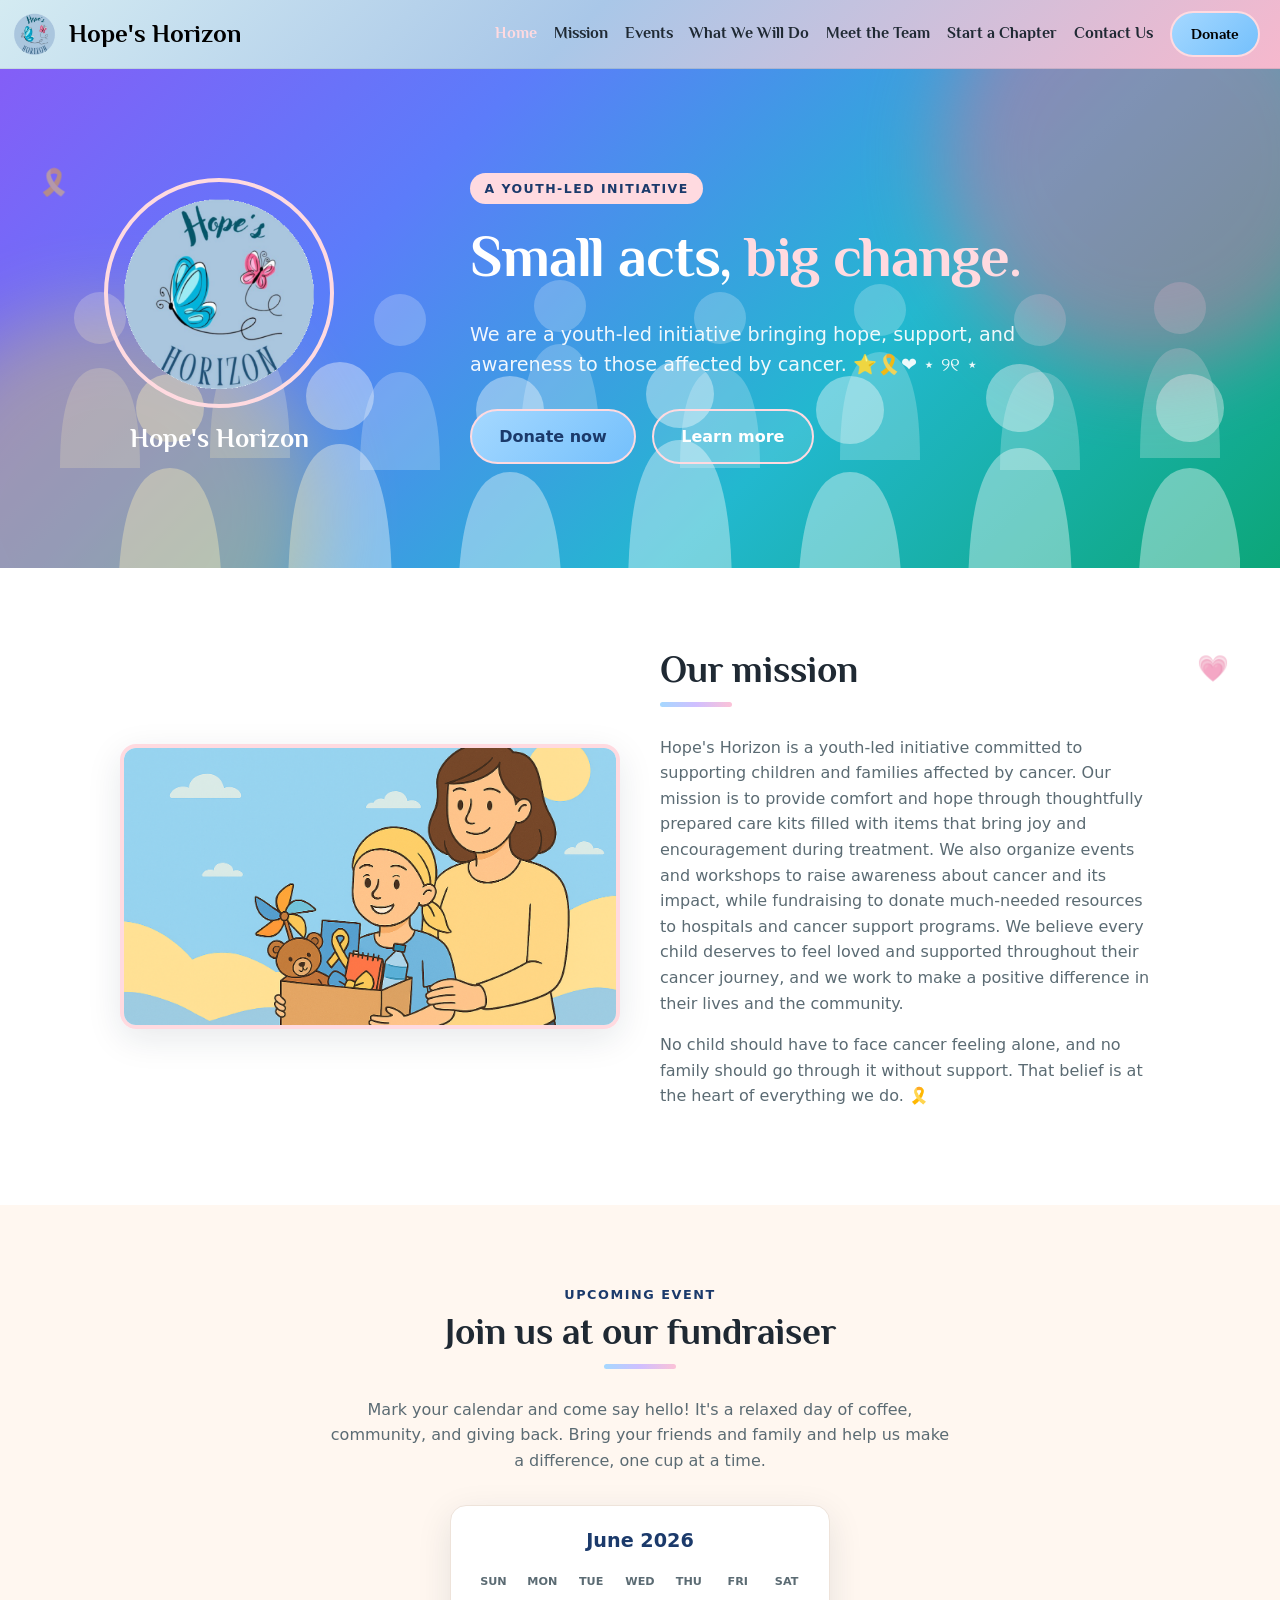
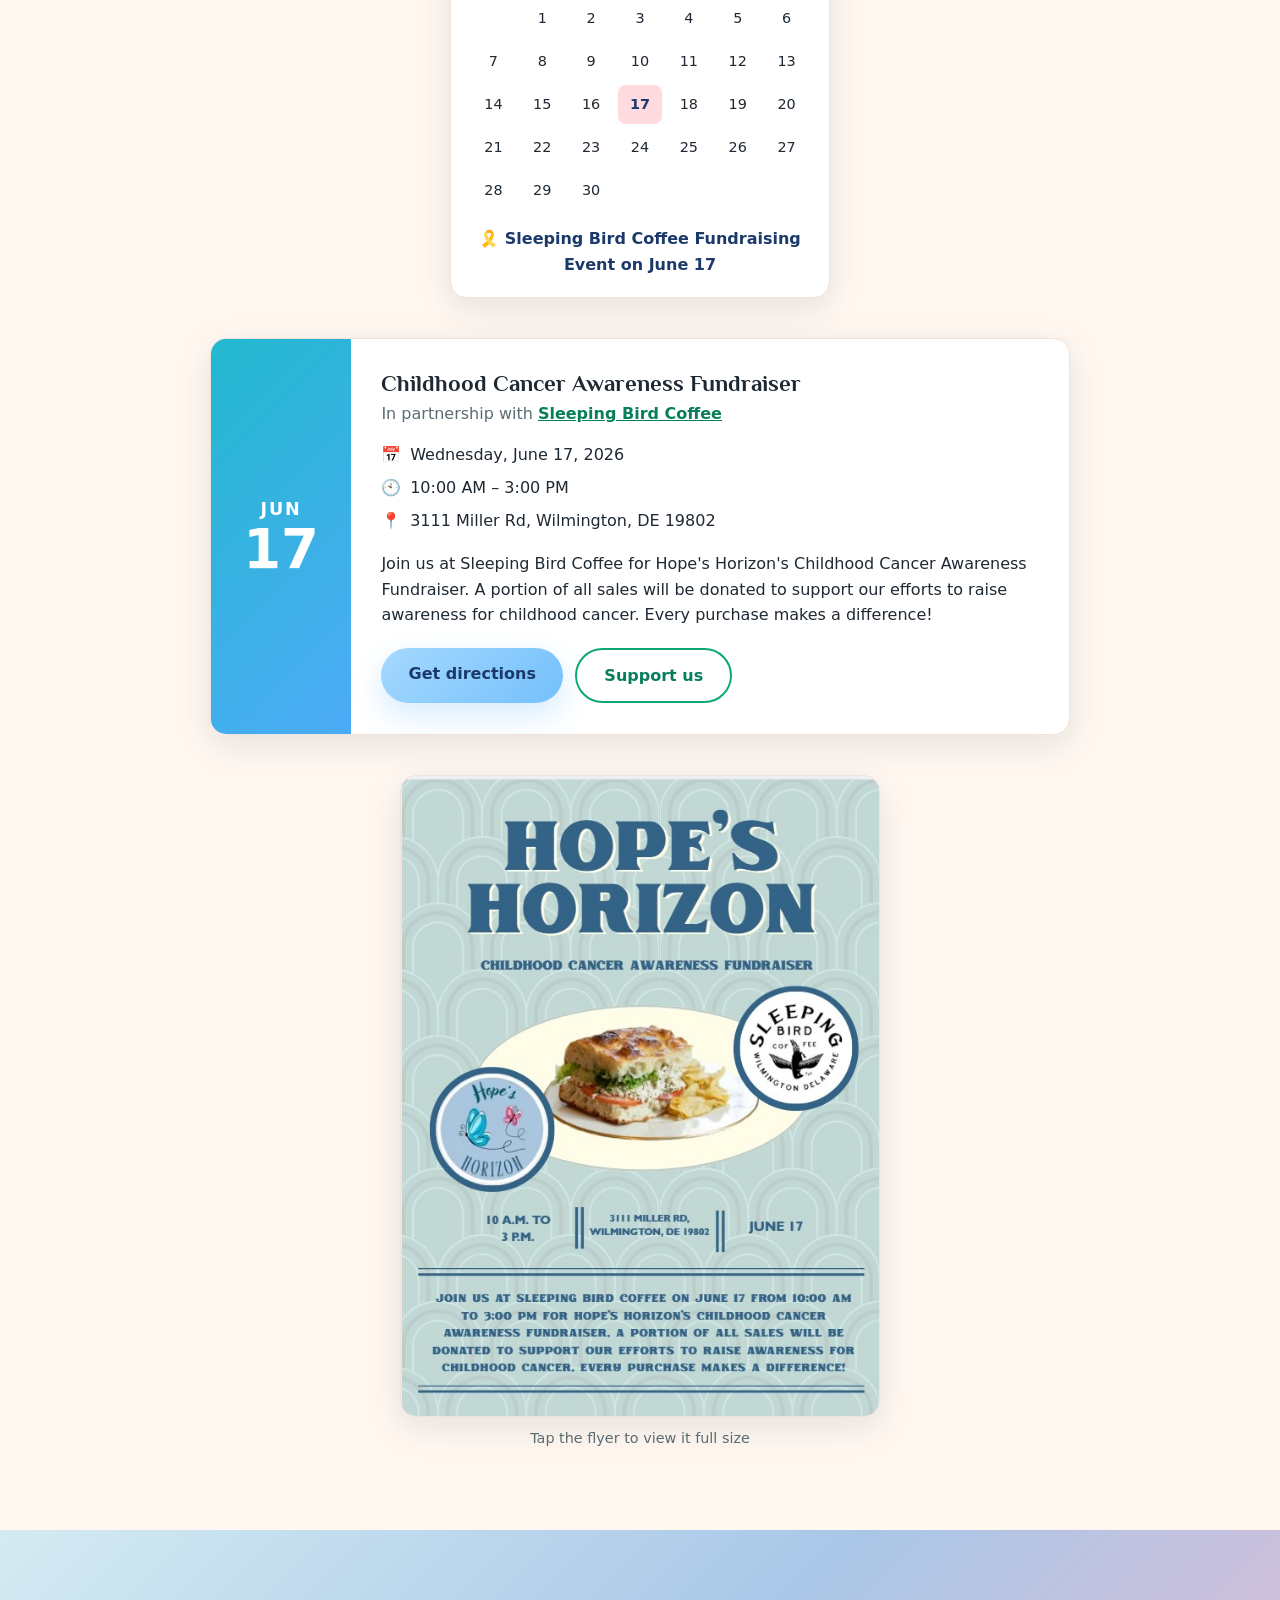
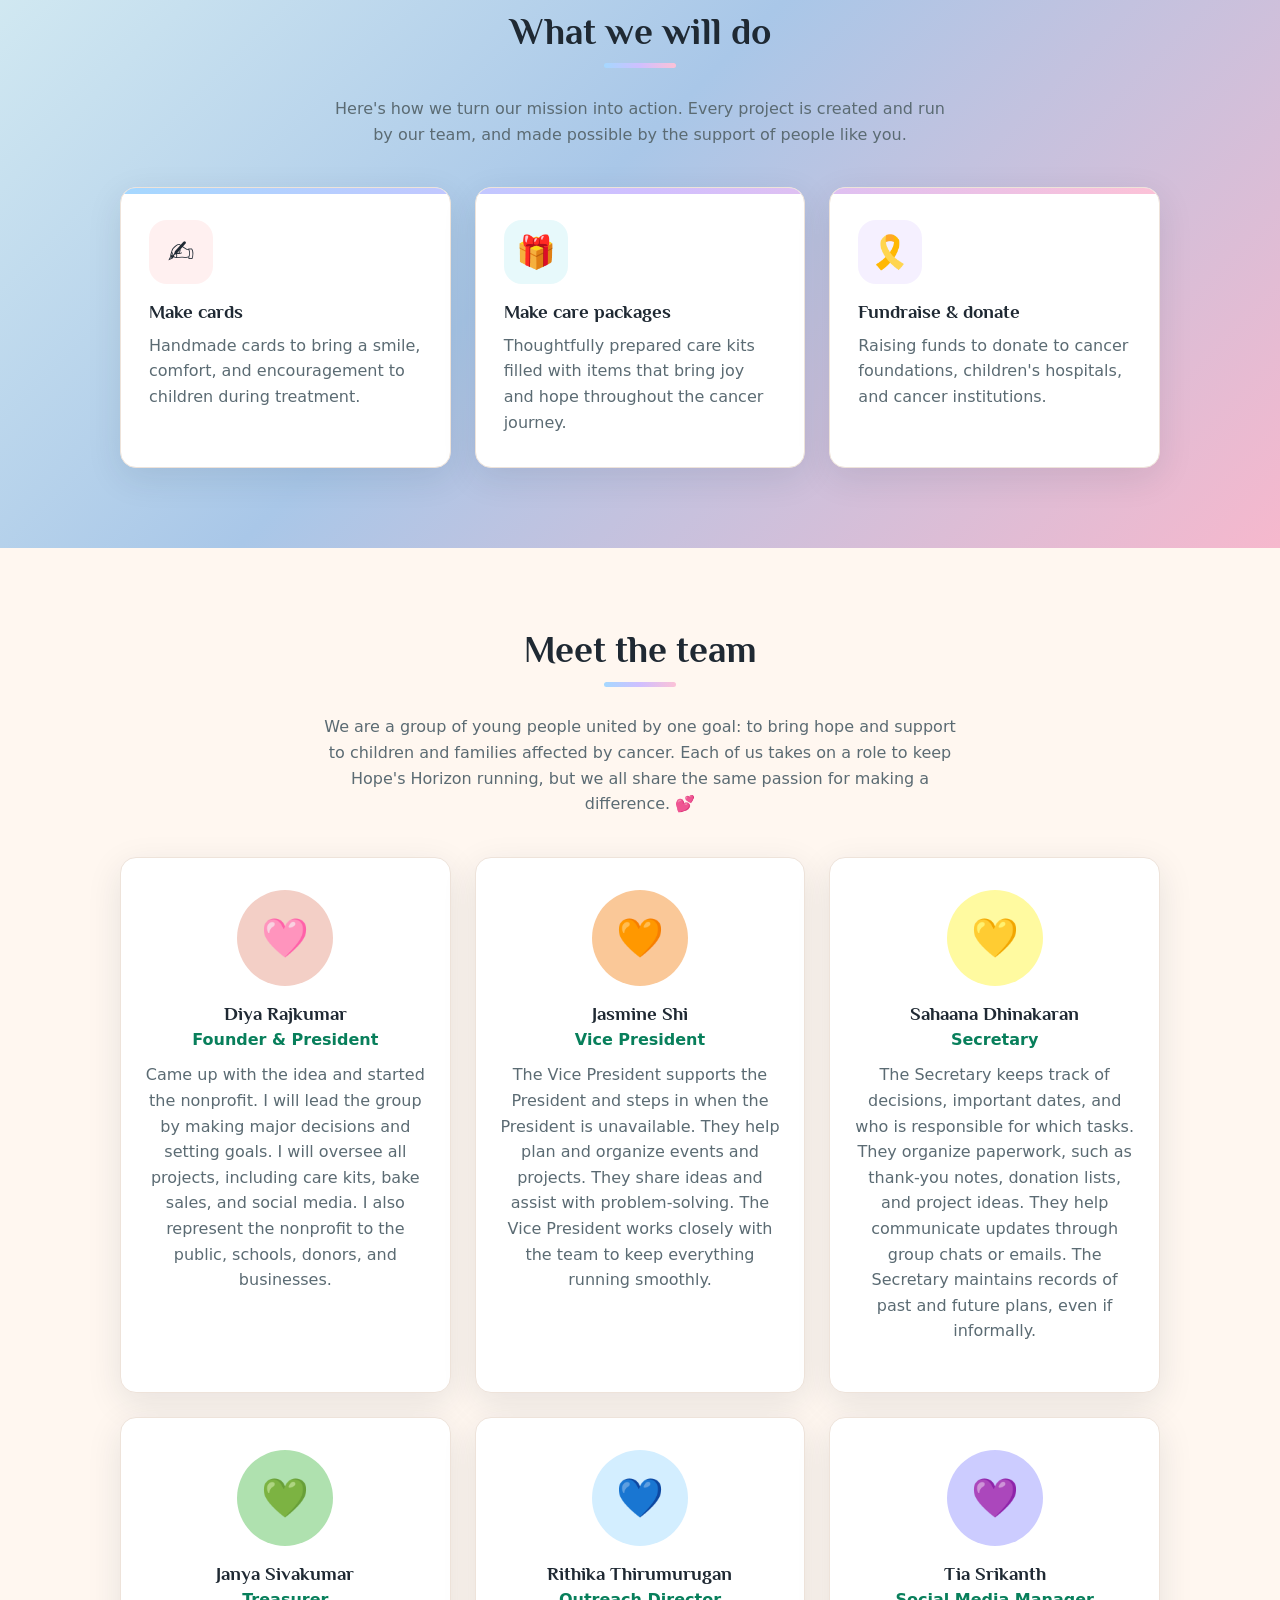
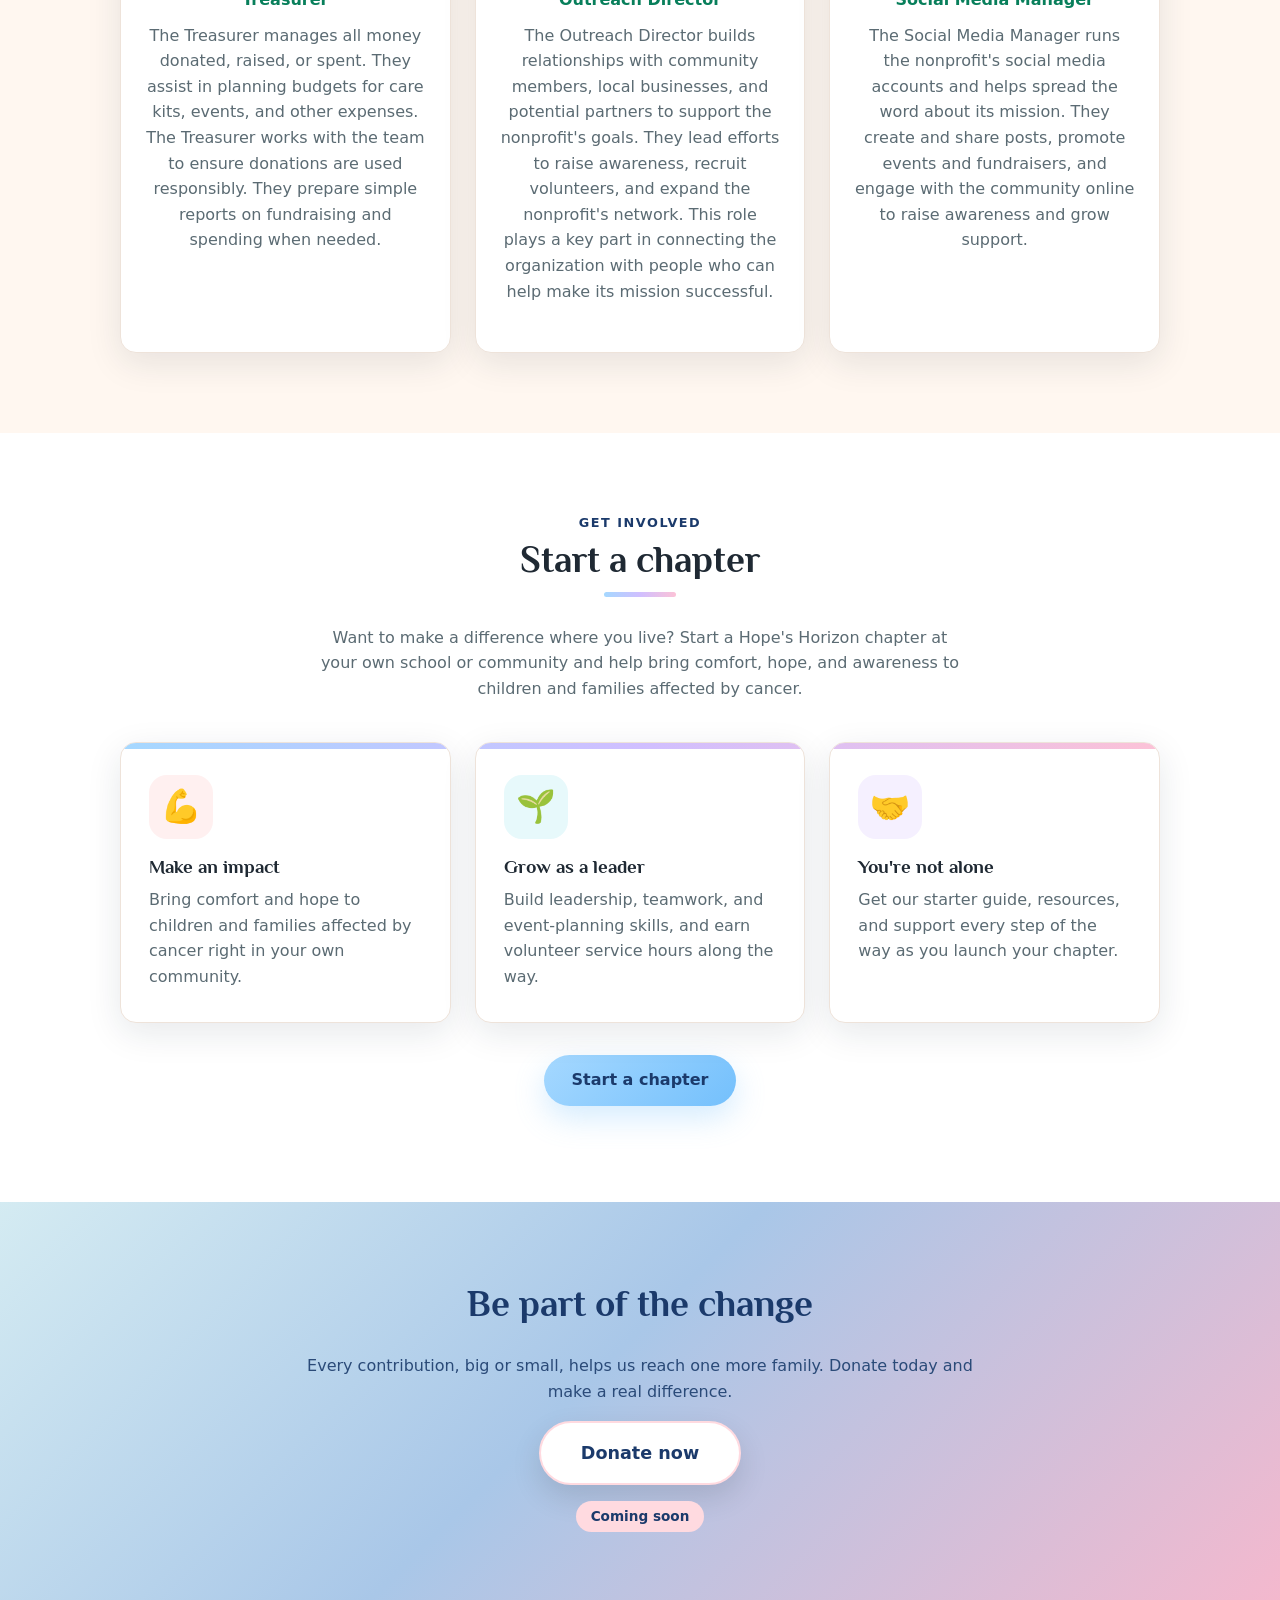
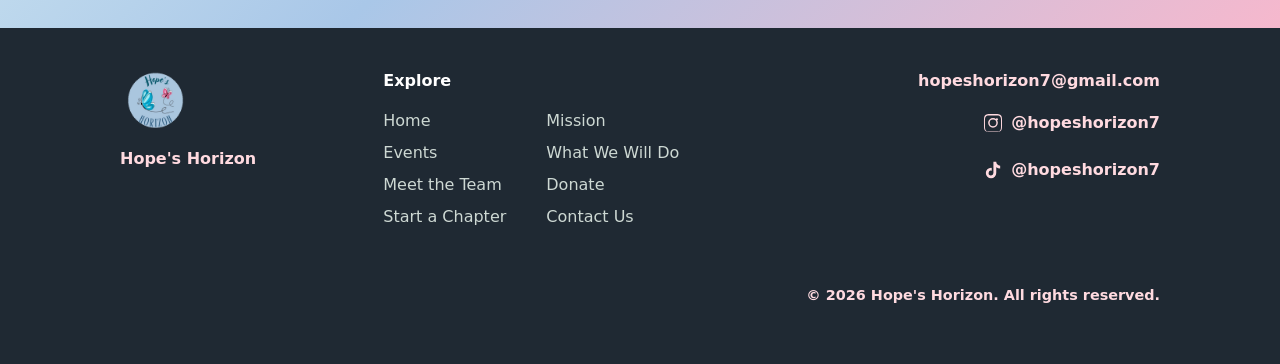
==== website/index.html @ cdd02fbe "Add files via upload" ====
<!DOCTYPE html>
<html lang="en">
<head>
  <meta charset="UTF-8" />
  <meta name="viewport" content="width=device-width, initial-scale=1.0" />
  <title>Hope's Horizon</title>
  <meta name="description" content="Hope's Horizon is a youth-led initiative bringing hope, support, and awareness to those affected by cancer." />

  <meta property="og:title" content="Hope's Horizon" />
  <meta property="og:description" content="A youth-led initiative bringing hope, support, and awareness to those affected by cancer." />
  <meta property="og:type" content="website" />

  <link rel="icon" type="image/png" href="images/favicon.png?v=3" />
  <link rel="preconnect" href="https://fonts.googleapis.com" />
  <link rel="preconnect" href="https://fonts.gstatic.com" crossorigin />
  <link href="https://fonts.googleapis.com/css2?family=Philosopher:wght@400;700&display=swap" rel="stylesheet" />
  <link rel="stylesheet" href="styles.css" />
</head>
<body>
  <!-- ===== Loading screen ===== -->
  <div id="loader" class="loader" aria-hidden="true">
    <img src="images/logo.png" alt="Hope's Horizon" class="loader-logo" />
  </div>

  <!-- ===== Header / Navigation ===== -->
  <header class="site-header" id="top">
    <div class="container header-inner">
      <a href="#top" class="logo" aria-label="Hope's Horizon home">
        <img class="logo-img" src="images/logo.png" alt="Hope's Horizon logo" />
        <span class="logo-text">Hope's&nbsp;Horizon</span>
      </a>

      <button class="nav-toggle" aria-label="Open menu" aria-expanded="false">
        <span></span><span></span><span></span>
      </button>

      <nav class="nav" id="nav">
        <a href="index.html" class="active">Home</a>
        <a href="mission.html">Mission</a>
        <a href="events.html">Events</a>
        <a href="what-we-will-do.html">What We Will Do</a>
        <a href="meet-the-team.html">Meet the Team</a>
        <a href="start-a-chapter.html">Start a Chapter</a>
        <a href="contact.html">Contact Us</a>
        <a href="donate.html" class="btn btn-small btn-donate">Donate</a>
      </nav>
    </div>
  </header>

  <main>
    <!-- ===== Hero ===== -->
    <section class="hero" id="home">
      <div class="container hero-inner hero-grid">
        <div class="hero-logo">
          <div class="hero-logo-box">
            <img src="images/logo.png" alt="Hope's Horizon logo" />
          </div>
          <p class="hero-logo-name">Hope's Horizon</p>
        </div>
        <div class="hero-text">
          <p class="eyebrow">A youth-led initiative</p>
          <h1>Small acts, <span class="accent">big change.</span></h1>
          <p class="lead">
            We are a youth-led initiative bringing hope, support, and awareness to
            those affected by cancer. ⭐️🎗️❤️ ⋆ ୨୧ ⋆
          </p>
          <div class="hero-actions">
            <a href="#donate" class="btn btn-donate">Donate now</a>
            <a href="#mission" class="btn btn-ghost">Learn more</a>
          </div>
        </div>
      </div>
    </section>

    <!-- ===== Mission ===== -->
    <section class="section" id="mission">
      <div class="container mission-grid">
        <img class="mission-img"
             src="images/mission.png"
             alt="An illustration of a child and her mother, supported on their cancer journey." />
        <div class="mission-text">
          <h2>Our mission</h2>
          <p class="muted">
            Hope's Horizon is a youth-led initiative committed to
            supporting children and families affected by cancer. Our mission is to
            provide comfort and hope through thoughtfully prepared care kits filled
            with items that bring joy and encouragement during treatment. We also
            organize events and workshops to raise awareness about cancer and its
            impact, while fundraising to donate much-needed resources to hospitals
            and cancer support programs. We believe every child deserves to feel
            loved and supported throughout their cancer journey, and we work to make
            a positive difference in their lives and the community.
          </p>
          <p class="muted">
            No child should have to face cancer feeling alone, and no family should
            go through it without support. That belief is at the heart of everything
            we do. 🎗️
          </p>
        </div>
      </div>
    </section>

    <!-- ===== Upcoming Event ===== -->
    <section class="section alt" id="event">
      <div class="container">
        <p class="section-eyebrow center">Upcoming event</p>
        <h2 class="center">Join us at our fundraiser</h2>
        <p class="center muted" style="max-width:620px;margin:0 auto;">
          Mark your calendar and come say hello! It's a relaxed day of coffee,
          community, and giving back. Bring your friends and family and help us
          make a difference, one cup at a time.
        </p>

        <!-- June 2026 calendar with the event highlighted -->
        <div class="calendar">
          <div class="cal-header">June 2026</div>
          <div class="cal-grid">
            <span class="cal-dow">Sun</span>
            <span class="cal-dow">Mon</span>
            <span class="cal-dow">Tue</span>
            <span class="cal-dow">Wed</span>
            <span class="cal-dow">Thu</span>
            <span class="cal-dow">Fri</span>
            <span class="cal-dow">Sat</span>

            <span class="cal-empty"></span>
            <span class="cal-day">1</span>
            <span class="cal-day">2</span>
            <span class="cal-day">3</span>
            <span class="cal-day">4</span>
            <span class="cal-day">5</span>
            <span class="cal-day">6</span>

            <span class="cal-day">7</span>
            <span class="cal-day">8</span>
            <span class="cal-day">9</span>
            <span class="cal-day">10</span>
            <span class="cal-day">11</span>
            <span class="cal-day">12</span>
            <span class="cal-day">13</span>

            <span class="cal-day">14</span>
            <span class="cal-day">15</span>
            <span class="cal-day">16</span>
            <span class="cal-day cal-event" title="Sleeping Bird Coffee Fundraising Event">17</span>
            <span class="cal-day">18</span>
            <span class="cal-day">19</span>
            <span class="cal-day">20</span>

            <span class="cal-day">21</span>
            <span class="cal-day">22</span>
            <span class="cal-day">23</span>
            <span class="cal-day">24</span>
            <span class="cal-day">25</span>
            <span class="cal-day">26</span>
            <span class="cal-day">27</span>

            <span class="cal-day">28</span>
            <span class="cal-day">29</span>
            <span class="cal-day">30</span>
          </div>
          <p class="cal-note">🎗️ Sleeping Bird Coffee Fundraising Event on June 17</p>
        </div>

        <div class="event-card">
          <div class="event-date">
            <span class="event-month">Jun</span>
            <span class="event-day">17</span>
          </div>
          <div class="event-body">
            <h3>Childhood Cancer Awareness Fundraiser</h3>
            <p class="event-host">In partnership with <a href="https://www.sleepingbirdcoffee.com/" target="_blank" rel="noopener"><strong>Sleeping Bird Coffee</strong></a></p>

            <ul class="event-meta">
              <li><span aria-hidden="true">📅</span> Wednesday, June 17, 2026</li>
              <li><span aria-hidden="true">🕙</span> 10:00&nbsp;AM – 3:00&nbsp;PM</li>
              <li><span aria-hidden="true">📍</span> 3111 Miller Rd, Wilmington, DE 19802</li>
            </ul>

            <p>
              Join us at Sleeping Bird Coffee for Hope's Horizon's Childhood Cancer
              Awareness Fundraiser. A portion of all sales will be donated to support
              our efforts to raise awareness for childhood cancer. Every purchase
              makes a difference!
            </p>

            <div class="event-actions">
              <a class="btn" href="https://www.google.com/maps/search/?api=1&amp;query=3111+Miller+Rd+Wilmington+DE+19802" target="_blank" rel="noopener">Get directions</a>
              <a class="btn btn-ghost" href="#donate">Support us</a>
            </div>
          </div>
        </div>

        <!-- Event flyer. Save the flyer image as images/fundraiser-flyer.jpg -->
        <figure class="event-flyer">
          <a href="images/fundraiser-flyer.jpg" target="_blank" rel="noopener">
            <img src="images/fundraiser-flyer.jpg"
                 alt="Hope's Horizon Childhood Cancer Awareness Fundraiser flyer for Sleeping Bird Coffee, June 17, 10 AM to 3 PM, 3111 Miller Rd, Wilmington, DE 19802." />
          </a>
          <figcaption class="muted small">Tap the flyer to view it full size</figcaption>
        </figure>
      </div>
    </section>

    <!-- ===== What We Will Do ===== -->
    <section class="section" id="work">
      <div class="container">
        <h2 class="center">What we will do</h2>
        <p class="center muted" style="max-width:620px;margin:0 auto 0;">
          Here's how we turn our mission into action. Every project is created and
          run by our team, and made possible by the support of people like you.
        </p>
        <div class="cards">
          <article class="card">
            <div class="card-icon" aria-hidden="true">✍️</div>
            <h3>Make cards</h3>
            <p>Handmade cards to bring a smile, comfort, and encouragement to children during treatment.</p>
          </article>
          <article class="card">
            <div class="card-icon" aria-hidden="true">🎁</div>
            <h3>Make care packages</h3>
            <p>Thoughtfully prepared care kits filled with items that bring joy and hope throughout the cancer journey.</p>
          </article>
          <article class="card">
            <div class="card-icon" aria-hidden="true">🎗️</div>
            <h3>Fundraise &amp; donate</h3>
            <p>Raising funds to donate to cancer foundations, children's hospitals, and cancer institutions.</p>
          </article>
        </div>
      </div>
    </section>

    <!-- ===== Meet the Team ===== -->
    <section class="section alt" id="team">
      <div class="container">
        <h2 class="center">Meet the team</h2>
        <p class="center muted" style="max-width:640px;margin:0 auto;">
          We are a group of young people united by one goal: to bring hope and
          support to children and families affected by cancer. Each of us takes on a
          role to keep Hope's Horizon running, but we all share the same passion for
          making a difference. 💕
        </p>

        <div class="team-grid">
          <article class="team-card">
            <div class="team-photo" aria-hidden="true">🩷</div>
            <h3>Diya Rajkumar</h3>
            <p class="team-role">Founder &amp; President</p>
            <p>Came up with the idea and started the nonprofit. I will lead the group by making major decisions and setting goals. I will oversee all projects, including care kits, bake sales, and social media. I also represent the nonprofit to the public, schools, donors, and businesses.</p>
          </article>

          <article class="team-card">
            <div class="team-photo" aria-hidden="true">🧡</div>
            <h3>Jasmine Shi</h3>
            <p class="team-role">Vice President</p>
            <p>The Vice President supports the President and steps in when the President is unavailable. They help plan and organize events and projects. They share ideas and assist with problem-solving. The Vice President works closely with the team to keep everything running smoothly.</p>
          </article>

          <article class="team-card">
            <div class="team-photo" aria-hidden="true">💛</div>
            <h3>Sahaana Dhinakaran</h3>
            <p class="team-role">Secretary</p>
            <p>The Secretary keeps track of decisions, important dates, and who is responsible for which tasks. They organize paperwork, such as thank-you notes, donation lists, and project ideas. They help communicate updates through group chats or emails. The Secretary maintains records of past and future plans, even if informally.</p>
          </article>

          <article class="team-card">
            <div class="team-photo" aria-hidden="true">💚</div>
            <h3>Janya Sivakumar</h3>
            <p class="team-role">Treasurer</p>
            <p>The Treasurer manages all money donated, raised, or spent. They assist in planning budgets for care kits, events, and other expenses. The Treasurer works with the team to ensure donations are used responsibly. They prepare simple reports on fundraising and spending when needed.</p>
          </article>

          <article class="team-card">
            <div class="team-photo" aria-hidden="true">💙</div>
            <h3>Rithika Thirumurugan</h3>
            <p class="team-role">Outreach Director</p>
            <p>The Outreach Director builds relationships with community members, local businesses, and potential partners to support the nonprofit's goals. They lead efforts to raise awareness, recruit volunteers, and expand the nonprofit's network. This role plays a key part in connecting the organization with people who can help make its mission successful.</p>
          </article>

          <article class="team-card">
            <div class="team-photo" aria-hidden="true">💜</div>
            <h3>Tia Srikanth</h3>
            <p class="team-role">Social Media Manager</p>
            <p>The Social Media Manager runs the nonprofit's social media accounts and helps spread the word about its mission. They create and share posts, promote events and fundraisers, and engage with the community online to raise awareness and grow support.</p>
          </article>
        </div>
      </div>
    </section>

    <!-- ===== Start a Chapter ===== -->
    <section class="section" id="start-chapter">
      <div class="container">
        <p class="section-eyebrow center">Get involved</p>
        <h2 class="center">Start a chapter</h2>
        <p class="center muted" style="max-width:640px;margin:0 auto;">
          Want to make a difference where you live? Start a Hope's Horizon chapter
          at your own school or community and help bring comfort, hope, and
          awareness to children and families affected by cancer.
        </p>

        <div class="cards">
          <article class="card">
            <div class="card-icon" aria-hidden="true">💪</div>
            <h3>Make an impact</h3>
            <p>Bring comfort and hope to children and families affected by cancer right in your own community.</p>
          </article>
          <article class="card">
            <div class="card-icon" aria-hidden="true">🌱</div>
            <h3>Grow as a leader</h3>
            <p>Build leadership, teamwork, and event-planning skills, and earn volunteer service hours along the way.</p>
          </article>
          <article class="card">
            <div class="card-icon" aria-hidden="true">🤝</div>
            <h3>You're not alone</h3>
            <p>Get our starter guide, resources, and support every step of the way as you launch your chapter.</p>
          </article>
        </div>

        <p class="center" style="margin-top:2rem;">
          <a href="start-a-chapter.html" class="btn">Start a chapter</a>
        </p>
      </div>
    </section>

    <!-- ===== Donate CTA ===== -->
    <section class="cta" id="donate">
      <div class="container narrow center">
        <h2>Be part of the change</h2>
        <p>
          Every contribution, big or small, helps us reach one more family.
          Donate today and make a real difference.
        </p>
        <!-- Replace # with your payment link (PayPal, Stripe, bank details, etc.) -->
        <a href="#" class="btn btn-large btn-donate">Donate now</a>
        <p class="fine"><span class="coming-soon">Coming soon</span></p>
      </div>
    </section>
  </main>

  <!-- ===== Footer ===== -->
  <footer class="site-footer">
    <div class="container footer-inner">
      <div class="footer-brand">
        <span class="logo">
          <img class="logo-img logo-img-footer" src="images/logo.png" alt="Hope's Horizon logo" />
        </span>
        <p class="footer-name">Hope's Horizon</p>
      </div>

      <nav class="footer-nav" aria-label="Footer navigation">
        <h4>Explore</h4>
        <a href="index.html">Home</a>
        <a href="mission.html">Mission</a>
        <a href="events.html">Events</a>
        <a href="what-we-will-do.html">What We Will Do</a>
        <a href="meet-the-team.html">Meet the Team</a>
        <a href="donate.html">Donate</a>
        <a href="start-a-chapter.html">Start a Chapter</a>
        <a href="contact.html">Contact Us</a>
      </nav>

      <div class="footer-contact">
        <p><a href="mailto:hopeshorizon7@gmail.com">hopeshorizon7@gmail.com</a></p>
        <p>
          <a class="social-link" href="https://instagram.com/hopeshorizon7" target="_blank" rel="noopener" aria-label="Hope's Horizon on Instagram">
            <svg class="social-icon" viewBox="0 0 24 24" width="22" height="22" fill="currentColor" aria-hidden="true">
              <path d="M12 2.16c3.2 0 3.58.01 4.85.07 1.17.05 1.8.25 2.23.41.56.22.96.48 1.38.9.42.42.68.82.9 1.38.16.42.36 1.06.41 2.23.06 1.27.07 1.65.07 4.85s-.01 3.58-.07 4.85c-.05 1.17-.25 1.8-.41 2.23-.22.56-.48.96-.9 1.38-.42.42-.82.68-1.38.9-.42.16-1.06.36-2.23.41-1.27.06-1.65.07-4.85.07s-3.58-.01-4.85-.07c-1.17-.05-1.8-.25-2.23-.41a3.72 3.72 0 0 1-1.38-.9 3.72 3.72 0 0 1-.9-1.38c-.16-.42-.36-1.06-.41-2.23C2.17 15.58 2.16 15.2 2.16 12s.01-3.58.07-4.85c.05-1.17.25-1.8.41-2.23.22-.56.48-.96.9-1.38.42-.42.82-.68 1.38-.9.42-.16 1.06-.36 2.23-.41C8.42 2.17 8.8 2.16 12 2.16zm0 1.62c-3.15 0-3.5.01-4.74.07-.94.04-1.45.2-1.79.33-.45.17-.77.38-1.11.72-.34.34-.55.66-.72 1.11-.13.34-.29.85-.33 1.79-.06 1.24-.07 1.59-.07 4.74s.01 3.5.07 4.74c.04.94.2 1.45.33 1.79.17.45.38.77.72 1.11.34.34.66.55 1.11.72.34.13.85.29 1.79.33 1.24.06 1.59.07 4.74.07s3.5-.01 4.74-.07c.94-.04 1.45-.2 1.79-.33.45-.17.77-.38 1.11-.72.34-.34.55-.66.72-1.11.13-.34.29-.85.33-1.79.06-1.24.07-1.59.07-4.74s-.01-3.5-.07-4.74c-.04-.94-.2-1.45-.33-1.79a2.98 2.98 0 0 0-.72-1.11 2.98 2.98 0 0 0-1.11-.72c-.34-.13-.85-.29-1.79-.33-1.24-.06-1.59-.07-4.74-.07zm0 2.76a5.3 5.3 0 1 1 0 10.6 5.3 5.3 0 0 1 0-10.6zm0 1.62a3.68 3.68 0 1 0 0 7.36 3.68 3.68 0 0 0 0-7.36zm5.5-.21a1.24 1.24 0 1 1-2.48 0 1.24 1.24 0 0 1 2.48 0z"/>
            </svg>
            <span>@hopeshorizon7</span>
          </a>
        </p>
        <p>
          <a class="social-link social-tiktok" href="https://www.tiktok.com/@hopeshorizon7" target="_blank" rel="noopener" aria-label="Hope's Horizon on TikTok">
            <svg class="social-icon" viewBox="0 0 24 24" width="22" height="22" fill="currentColor" aria-hidden="true">
              <path d="M16.6 5.82a4.28 4.28 0 0 1-1.05-2.82h-3.1v12.4a2.59 2.59 0 0 1-2.59 2.5 2.59 2.59 0 1 1 .79-5.05V9.69a5.7 5.7 0 0 0-.79-.06A5.69 5.69 0 1 0 15.55 15.3V9.01a7.34 7.34 0 0 0 4.28 1.37V7.28a4.28 4.28 0 0 1-3.23-1.46z"/>
            </svg>
            <span>@hopeshorizon7</span>
          </a>
        </p>
        <p class="muted small">© <span id="year">2026</span> Hope's Horizon. All rights reserved.</p>
      </div>
    </div>
  </footer>

  <script src="script.js"></script>
</body>
</html>
---- website/styles.css ----
/* ===== Design tokens ===== */
:root {
  /* Core brand */
  --brand:        #0ca678;   /* vivid teal-green */
  --brand-dark:   #087f5b;

  /* Vibrant accent palette */
  --c-coral:      #ff6b6b;
  --c-orange:     #ff922b;
  --c-yellow:     #ffd43b;
  --c-green:      #51cf66;
  --c-cyan:       #22b8cf;
  --c-blue:       #4dabf7;
  --c-purple:     #9775fa;
  --c-pink:       #f06595;

  --ink:          #1f2933;
  --muted:        #5b6b73;
  --bg:           #ffffff;
  --bg-alt:       #fff7f0;   /* warm off-white */
  --border:       #eee3da;
  --radius:       16px;
  --shadow:       0 10px 35px rgba(20, 40, 60, 0.10);
  --shadow-color: 0 12px 30px rgba(255, 107, 107, 0.25);
  --maxw:         1080px;
  --font:         system-ui, -apple-system, "Segoe UI", Roboto, Helvetica, Arial, sans-serif;

  /* Reusable gradients */
  --grad-warm:  linear-gradient(135deg, #ff6b6b, #ff922b);
  --grad-cool:  linear-gradient(135deg, #22b8cf, #4dabf7);
  --grad-fun:   linear-gradient(135deg, #9775fa, #f06595);
  --grad-brand: linear-gradient(135deg, #0ca678, #22b8cf);
  --grad-rainbow: linear-gradient(120deg, #ff6b6b, #ff922b, #ffd43b, #51cf66, #22b8cf, #9775fa);
}

/* ===== Loading screen ===== */
.loader {
  position: fixed; inset: 0; z-index: 1000;
  background: #d4ebf2;
  display: flex; align-items: center; justify-content: center;
  opacity: 1; transition: opacity .45s ease;
}
.loader.hidden { opacity: 0; pointer-events: none; }

/* ===== Cute decorative accents (ribbons, hearts, sparkles) ===== */
.decor { position: fixed; inset: 0; pointer-events: none; z-index: 5; overflow: hidden; }
.decor span {
  position: absolute;
  font-size: clamp(1.2rem, 2vw, 1.8rem);
  opacity: .45;
  animation: floaty 7s ease-in-out infinite;
  will-change: transform;
}
@keyframes floaty {
  0%, 100% { transform: translateY(0) rotate(-6deg); }
  50%      { transform: translateY(-14px) rotate(6deg); }
}
@media (max-width: 760px) { .decor { display: none; } }
.loader-logo {
  width: 150px; height: auto;
  animation: loaderPulse 1.1s ease-in-out infinite;
}
@keyframes loaderPulse {
  0%, 100% { transform: scale(1);    opacity: .85; }
  50%      { transform: scale(1.08); opacity: 1; }
}

/* ===== Reset / base ===== */
*, *::before, *::after { box-sizing: border-box; }
html { scroll-behavior: smooth; }
body {
  margin: 0;
  font-family: var(--font);
  color: var(--ink);
  background: var(--bg);
  line-height: 1.6;
  -webkit-font-smoothing: antialiased;
}
h1, h2, h3 { line-height: 1.2; margin: 0 0 .5em; font-family: 'Philosopher', 'Segoe UI', serif; }
h1 { font-size: clamp(2.2rem, 6vw, 3.6rem); letter-spacing: -.02em; }
h2 { font-size: clamp(1.6rem, 3.5vw, 2.3rem); margin-bottom: .75em; }
h3 { font-size: 1.2rem; }
p  { margin: 0 0 1rem; }
a  { color: var(--brand-dark); text-decoration: none; }
a:hover { text-decoration: underline; }
img { max-width: 100%; display: block; }

.container { width: 100%; max-width: var(--maxw); margin: 0 auto; padding: 0 1.25rem; }
.narrow { max-width: 720px; }
.center { text-align: center; }
.muted  { color: var(--muted); }
.small  { font-size: .9rem; }

/* Gradient text accent */
.accent {
  background: var(--grad-warm);
  -webkit-background-clip: text;
  background-clip: text;
  -webkit-text-fill-color: transparent;
  color: var(--c-coral); /* fallback */
}

/* Colorful underline under section headings */
.section h2.center, .cta h2, #mission h2 { position: relative; }
.section h2.center::after {
  content: "";
  display: block;
  width: 72px; height: 5px;
  margin: .6rem auto 0;
  border-radius: 999px;
  background: linear-gradient(90deg, #a5d8ff, #d0bfff, #fcc2d7);
}

/* ===== Buttons ===== */
.btn {
  display: inline-block;
  background: var(--grad-warm);
  color: #fff;
  padding: .8rem 1.7rem;
  border-radius: 999px;
  font-weight: 700;
  border: 0;
  box-shadow: var(--shadow-color);
  transition: transform .12s ease, box-shadow .2s ease, filter .2s ease;
}
.btn:hover { text-decoration: none; transform: translateY(-2px); filter: brightness(1.05); box-shadow: 0 16px 34px rgba(255,107,107,.35); }
.btn-ghost { background: #fff; color: var(--brand-dark); border: 2px solid var(--brand); box-shadow: none; }
.btn-ghost:hover { background: rgb(255,218,224); color: #1b3a6b; border-color: rgb(255,218,224); }
.btn-small { padding: .55rem 1.2rem; font-size: .95rem; box-shadow: none; }

/* Pink donate buttons */
.btn-donate, .cta .btn-donate {
  background: linear-gradient(135deg, #a5d8ff, #74c0fc);
  color: #1b3a6b;
  box-shadow: none;
  border: 2px solid rgb(255,218,224);
}
.btn-donate:hover, .cta .btn-donate:hover {
  background: linear-gradient(135deg, #8fcdff, #5bb0fa);
  color: #1b3a6b;
  filter: none;
}
.btn-large { padding: 1rem 2.5rem; font-size: 1.1rem; }

/* ===== Header ===== */
.site-header {
  position: sticky; top: 0; z-index: 50;
  background: linear-gradient(135deg, #d4ebf2 0%, #a9c7e8 45%, #f6b8cd 100%);
  backdrop-filter: blur(8px);
  border-bottom: 1px solid rgba(0,0,0,.08);
}
.header-inner { display: flex; align-items: center; justify-content: space-between; height: 68px; max-width: none; padding-left: .5rem; }
.logo { display: inline-flex; align-items: center; gap: .5rem; font-weight: 800; font-size: 1.15rem; color: var(--ink); }
.logo:hover { text-decoration: none; }
.logo-img { height: 48px; width: auto; display: block; }
.logo-img-footer { height: 64px; }
.logo-text { font-family: 'Philosopher', 'Segoe UI', serif; font-weight: 700; font-size: 1.55rem; color: #000; }
.logo-mark {
  font-size: 1.3rem;
  background: var(--grad-fun);
  -webkit-background-clip: text;
  background-clip: text;
  -webkit-text-fill-color: transparent;
  color: var(--c-pink);
}
.nav { display: flex; align-items: center; gap: 1.05rem; }
.nav a { color: var(--ink); font-weight: 700; font-family: 'Philosopher', 'Segoe UI', serif; }
.nav a:hover { color: rgb(255,218,224); text-decoration: none; }
.nav a.active { color: rgb(255,218,224); font-weight: 700; }
.nav a.btn.active { color: #1b3a6b; } /* keep donate button text readable */
.nav a.btn { color: #fff; }
.nav a.btn.btn-donate { color: #000; font-weight: 700; }

.nav-toggle { display: none; flex-direction: column; gap: 5px; background: none; border: 0; cursor: pointer; padding: 8px; }
.nav-toggle span { width: 24px; height: 2px; background: var(--ink); border-radius: 2px; transition: .2s; }

/* ===== Hero ===== */
.hero {
  position: relative;
  overflow: hidden;
  color: #fff;
  background:
    url("images/community.svg") bottom center / min(1200px, 130%) auto no-repeat,
    linear-gradient(135deg, #845ef7 0%, #5c7cfa 30%, #22b8cf 65%, #0ca678 100%);
  padding: clamp(3.5rem, 9vw, 6.5rem) 0;
}
/* soft glow blobs for extra color depth */
.hero::before, .hero::after {
  content: "";
  position: absolute;
  width: 420px; height: 420px;
  border-radius: 50%;
  filter: blur(40px);
  opacity: .45;
  pointer-events: none;
}
.hero::before { background: var(--c-pink);   top: -120px; right: -80px; }
.hero::after  { background: var(--c-yellow); bottom: -160px; left: -100px; opacity: .35; }
.hero-inner { position: relative; z-index: 1; max-width: 760px; }
.hero-grid {
  max-width: 920px;
  display: grid;
  grid-template-columns: auto 1fr;
  gap: 2.5rem;
  align-items: center;
}
.hero-logo {
  display: flex; flex-direction: column; align-items: center; gap: .7rem;
  transform: translateX(-1in);
}
.hero-logo-name {
  margin: 0;
  font-family: 'Philosopher', 'Segoe UI', serif;
  font-weight: 700; font-size: 1.6rem; color: #fff;
}
.hero-logo-box {
  width: 230px; height: 230px; flex-shrink: 0;
  display: flex; align-items: center; justify-content: center;
  border: 4px solid rgb(255,218,224);
  border-radius: 50%;
  overflow: hidden;
}
.hero-logo-box img { height: 100%; width: auto; max-width: none; }
@media (max-width: 680px) {
  .hero-grid { grid-template-columns: 1fr; justify-items: center; text-align: center; }
  .hero-logo { transform: none; }
  .hero-logo-box { width: 170px; height: 170px; }
  .hero-text .hero-actions { justify-content: center; }
}
.hero h1 { color: #fff; font-family: 'Philosopher', 'Segoe UI', serif; }
.hero .accent { -webkit-text-fill-color: rgb(255,218,224); color: rgb(255,218,224); background: none; }
.eyebrow {
  display: inline-block;
  text-transform: uppercase; letter-spacing: .12em; font-size: .78rem; font-weight: 700;
  color: #1b3a6b;
  background: rgb(255,218,224);
  padding: .35rem .9rem; border-radius: 999px;
  margin-bottom: 1.1rem;
}
.lead { font-size: 1.2rem; color: rgba(255,255,255,.92); max-width: 600px; }
.hero-actions { display: flex; gap: 1rem; flex-wrap: wrap; margin-top: 1.75rem; }
.hero .btn-ghost { background: rgba(255,255,255,.12); color: #fff; border-color: rgb(255,218,224); }
.hero .btn-ghost:hover { background: rgb(255,218,224); color: #1b3a6b; border-color: rgb(255,218,224); }

/* ===== Sections ===== */
.section { padding: clamp(3rem, 7vw, 5rem) 0; }
.section.alt { background: var(--bg-alt); }
/* keep section tops clear of the sticky header when jumping via nav links */
section[id] { scroll-margin-top: 80px; }
#mission { background: #fff; }
#work { background: linear-gradient(135deg, #d4ebf2 0%, #a9c7e8 45%, #f6b8cd 100%); }

/* ===== Per-page backgrounds (home page is left unchanged) ===== */
.page-grad { background: var(--bg-alt); }
/* let the cream page background show through the content sections */
.page-grad #mission,
.page-grad #work,
.page-grad .section.alt { background: transparent; }
.mission-grid {
  display: grid;
  grid-template-columns: 1fr 1fr;
  gap: 2.5rem;
  align-items: center;
}
.mission-img {
  width: 100%; height: auto;
  border-radius: var(--radius);
  border: 4px solid rgb(255,218,224);
  box-shadow: var(--shadow);
}
.mission-text h2::after {
  content: ""; display: block;
  width: 72px; height: 5px; margin: .6rem 0 0;
  border-radius: 999px; background: linear-gradient(90deg, #a5d8ff, #d0bfff, #fcc2d7);
}
@media (max-width: 760px) {
  .mission-grid { grid-template-columns: 1fr; gap: 1.5rem; }
}

/* ===== Cards ===== */
.cards { display: grid; grid-template-columns: repeat(auto-fit, minmax(240px, 1fr)); gap: 1.5rem; margin-top: 2.5rem; }
.card {
  position: relative;
  background: var(--bg); border: 1px solid var(--border); border-radius: var(--radius);
  padding: 2rem 1.75rem; box-shadow: var(--shadow);
  overflow: hidden;
  transition: transform .15s ease, box-shadow .2s ease;
}
.card:hover { transform: translateY(-6px); box-shadow: 0 18px 40px rgba(20,40,60,.14); }
/* colored top stripe per card */
.card::before { content: ""; position: absolute; top: 0; left: 0; right: 0; height: 6px; }
.card:nth-child(1)::before { background: var(--grad-warm); }
.card:nth-child(2)::before { background: var(--grad-cool); }
.card:nth-child(3)::before { background: var(--grad-fun); }
/* Start a Chapter step cards: one continuous blue -> purple -> pink gradient
   spanning all three bars (left blue, middle purple, right pink, blended) */
#chapter .card::before {
  background-image: linear-gradient(90deg, #a5d8ff, #d0bfff, #fcc2d7);
  background-size: 300% 100%;
}
#chapter .card:nth-child(1)::before { background-position: left center; }
#chapter .card:nth-child(2)::before { background-position: center center; }
#chapter .card:nth-child(3)::before { background-position: right center; }
/* What We Will Do cards: same blended blue -> purple -> pink gradient */
#work .card::before {
  background-image: linear-gradient(90deg, #a5d8ff, #d0bfff, #fcc2d7);
  background-size: 300% 100%;
}
#work .card:nth-child(1)::before { background-position: left center; }
#work .card:nth-child(2)::before { background-position: center center; }
#work .card:nth-child(3)::before { background-position: right center; }
/* Start a Chapter reason cards: same blended gradient */
#start-chapter .card::before {
  background-image: linear-gradient(90deg, #a5d8ff, #d0bfff, #fcc2d7);
  background-size: 300% 100%;
}
#start-chapter .card:nth-child(1)::before { background-position: left center; }
#start-chapter .card:nth-child(2)::before { background-position: center center; }
#start-chapter .card:nth-child(3)::before { background-position: right center; }
/* Light blue "Start a chapter" and "Get directions" buttons */
#start-chapter .btn,
#where .btn,
.event-actions .btn:not(.btn-ghost) {
  background: linear-gradient(135deg, #a5d8ff, #74c0fc);
  color: #1b3a6b;
  box-shadow: 0 12px 30px rgba(116,192,252,.3);
}
.card-icon {
  display: inline-flex; align-items: center; justify-content: center;
  width: 64px; height: 64px; border-radius: 18px;
  font-size: 2rem; margin-bottom: 1rem;
}
.card:nth-child(1) .card-icon { background: #fff0f0; }
.card:nth-child(2) .card-icon { background: #e7f9fb; }
.card:nth-child(3) .card-icon { background: #f5f0ff; }
.card p { color: var(--muted); margin: 0; }
.card.linkcard { display: block; text-decoration: none; color: inherit; }
.card.linkcard:hover { text-decoration: none; }
.card.linkcard h3 { color: var(--ink); }

/* ===== Stats ===== */
.stats { display: grid; grid-template-columns: repeat(auto-fit, minmax(150px, 1fr)); gap: 1.25rem; margin-top: 2.5rem; text-align: center; }
.stat {
  padding: 1.5rem 1rem;
  border-radius: var(--radius);
  color: #fff;
}
.stat:nth-child(1) { background: var(--grad-warm); }
.stat:nth-child(2) { background: var(--grad-cool); }
.stat:nth-child(3) { background: var(--grad-fun); }
.stat:nth-child(4) { background: var(--grad-brand); }
.stat-num { display: block; font-size: clamp(1.8rem, 4vw, 2.6rem); font-weight: 800; color: #fff; }
.stat-label { color: rgba(255,255,255,.92); font-weight: 600; }

/* ===== CTA ===== */
.cta {
  position: relative; overflow: hidden;
  background: linear-gradient(135deg, #d4ebf2 0%, #a9c7e8 45%, #f6b8cd 100%);
  color: #1b3a6b; padding: clamp(3rem, 7vw, 5rem) 0;
}
.cta h2 { color: #1b3a6b; }
.cta p { color: #2a4a78; }
.cta .btn { background: #fff; color: #1b3a6b; box-shadow: 0 12px 30px rgba(0,0,0,.12); }
.cta .btn:hover { background: #fff; color: #11264a; }
.fine { font-size: .85rem; color: #3a5a88; margin-top: 1rem; }
.coming-soon {
  display: inline-block;
  background: rgb(255,218,224);
  color: #1b3a6b;
  font-weight: 800;
  padding: .3rem .9rem;
  border-radius: 999px;
}

/* ===== Meet the Team ===== */
.team-grid {
  display: grid;
  grid-template-columns: repeat(3, 1fr);
  gap: 1.5rem;
  margin-top: 2.5rem;
}
@media (max-width: 760px) { .team-grid { grid-template-columns: repeat(2, 1fr); } }
@media (max-width: 480px) { .team-grid { grid-template-columns: 1fr; } }
.team-card {
  background: #fff; border: 1px solid var(--border); border-radius: var(--radius);
  padding: 2rem 1.5rem; box-shadow: var(--shadow); text-align: center;
}
.team-photo {
  width: 96px; height: 96px; margin: 0 auto 1rem;
  border-radius: 50%;
  background: #d4ebf2;
  display: flex; align-items: center; justify-content: center;
  font-size: 2.4rem;
}
/* Pastel rainbow circles, in order */
.team-grid .team-card:nth-child(1) .team-photo { background: rgb(243, 207, 198); }
.team-grid .team-card:nth-child(2) .team-photo { background: rgb(250, 200, 152); }
.team-grid .team-card:nth-child(3) .team-photo { background: rgb(255, 250, 160); }
.team-grid .team-card:nth-child(4) .team-photo { background: rgb(175, 225, 175); }
.team-grid .team-card:nth-child(5) .team-photo { background: #D3EEFF; }
.team-grid .team-card:nth-child(6) .team-photo { background: rgb(204, 204, 255); }
.team-card h3 { margin-bottom: .15rem; }
.team-role { color: var(--brand-dark); font-weight: 600; margin-bottom: .6rem; }
.team-card p { color: var(--muted); }
.team-card .team-role { color: var(--brand-dark); }

/* ===== Callout (cute highlighted note) ===== */
.callout {
  max-width: 640px; margin: 2.25rem auto 0;
  background: rgb(255,218,224); color: #1b3a6b;
  border-radius: 22px; padding: 1.25rem 1.6rem;
  text-align: center; font-weight: 600; font-size: 1.05rem;
  box-shadow: var(--shadow);
}
/* Meet the Team callout: blue -> pink gradient */
#team .callout { background: linear-gradient(135deg, #a5d8ff, #fcc2d7); color: #1b3a6b; }
/* Event callout: blue -> pink gradient */
#event .callout { background: linear-gradient(135deg, #a5d8ff, #fcc2d7); color: #1b3a6b; }
/* Mission callout: blue -> pink gradient */
#mission .callout { background: linear-gradient(135deg, #a5d8ff, #fcc2d7); color: #1b3a6b; }
/* What We Will Do callout: blue -> pink gradient */
#work .callout { background: linear-gradient(135deg, #a5d8ff, #fcc2d7); color: #1b3a6b; }

.page-intro { max-width: 640px; margin: 0 auto; }
.feature-list { max-width: 620px; margin: 1.5rem auto 0; display: grid; gap: .6rem; padding: 0; list-style: none; }
.feature-list li {
  background: #fff; border: 1px solid var(--border); border-radius: 14px;
  padding: .85rem 1.1rem; display: flex; gap: .65rem; align-items: flex-start;
  box-shadow: var(--shadow);
}
.feature-list li span.fi { font-size: 1.3rem; line-height: 1.4; }

/* ===== Contact form ===== */
.contact-bubble {
  max-width: 560px; margin: 2.5rem auto 0;
  background: #fff; border: 1px solid var(--border);
  border-radius: 28px; padding: clamp(1.5rem, 4vw, 2.5rem);
  box-shadow: var(--shadow);
}
.contact-form { display: grid; gap: 1rem; }
.contact-form label { display: grid; gap: .35rem; font-weight: 600; color: #1b3a6b; }
.contact-form input,
.contact-form textarea {
  font: inherit; color: var(--ink);
  padding: .7rem .9rem;
  border: 1.5px solid var(--border); border-radius: 12px;
  background: #fff; width: 100%;
}
.contact-form input:focus,
.contact-form textarea:focus {
  outline: none; border-color: #4dabf7;
  box-shadow: 0 0 0 3px rgba(77,171,247,.2);
}
.contact-form textarea { resize: vertical; }
.contact-form button { justify-self: start; cursor: pointer; }
#contact .contact-form button {
  background: linear-gradient(135deg, #4dabf7, #9775fa);
  color: #fff;
  box-shadow: 0 12px 30px rgba(135,117,250,.3);
}
.contact-or { text-align: center; color: var(--muted); font-weight: 600; margin: 1.25rem 0 .75rem; }
.contact-bubble { text-align: center; }
.contact-form { text-align: left; }
.contact-alt { margin: .5rem 0; color: var(--muted); }
.contact-alt a { color: #1b3a6b; font-weight: 700; text-decoration: underline; }
.contact-alt a:hover { color: #e89ab8; }

/* ===== Calendar ===== */
.calendar {
  max-width: 380px; margin: 2rem auto 0;
  background: #fff; border: 1px solid var(--border); border-radius: var(--radius);
  box-shadow: var(--shadow); padding: 1.25rem;
}
.cal-header { text-align: center; font-weight: 800; color: #1b3a6b; font-size: 1.2rem; margin-bottom: .75rem; }
.cal-grid { display: grid; grid-template-columns: repeat(7, 1fr); gap: .25rem; }
.cal-dow { text-align: center; font-size: .7rem; font-weight: 700; color: var(--muted); text-transform: uppercase; padding: .25rem 0; }
.cal-day { text-align: center; padding: .5rem 0; border-radius: 8px; font-size: .9rem; }
.cal-day.cal-event { background: rgb(255,218,224); color: #1b3a6b; font-weight: 800; }
.cal-note { text-align: center; margin: 1rem 0 0; font-weight: 600; color: #1b3a6b; }

/* ===== Upcoming Event ===== */
.section-eyebrow {
  text-transform: uppercase; letter-spacing: .12em; font-weight: 700;
  font-size: .8rem; color: #1b3a6b; margin: 0 0 .3rem;
}
.event-card {
  display: flex; align-items: stretch;
  max-width: 860px; margin: 2.5rem auto 0;
  background: #fff; border: 1px solid var(--border); border-radius: var(--radius);
  box-shadow: var(--shadow); overflow: hidden;
}
.event-date {
  flex: 0 0 140px;
  display: flex; flex-direction: column; align-items: center; justify-content: center;
  background: var(--grad-cool); color: #fff; text-align: center;
}
.event-month { text-transform: uppercase; letter-spacing: .1em; font-weight: 700; font-size: 1.1rem; }
.event-day { font-size: 3.4rem; font-weight: 800; line-height: 1; }
.event-body { padding: 1.9rem; }
.event-body h3 { font-size: 1.45rem; margin-bottom: .2rem; }
.event-host { color: var(--muted); margin-bottom: 1rem; }
.event-host a { color: var(--brand-dark); text-decoration: underline; }
.event-host a:hover { color: #e89ab8; }
.event-host strong { color: var(--brand-dark); }
.event-meta { list-style: none; padding: 0; margin: 0 0 1.1rem; display: grid; gap: .45rem; }
.event-meta li { display: flex; gap: .55rem; align-items: center; font-weight: 500; }
.event-actions { display: flex; gap: .75rem; flex-wrap: wrap; margin-top: 1.25rem; }

@media (max-width: 640px) {
  .event-card { flex-direction: column; }
  .event-date { flex-basis: auto; flex-direction: row; gap: .6rem; padding: 1rem; }
  .event-day { font-size: 2rem; }
}

/* Event flyer image */
.event-flyer { max-width: 480px; margin: 2.5rem auto 0; text-align: center; }
.event-flyer img {
  width: 100%; height: auto; border-radius: var(--radius);
  border: 1px solid var(--border); box-shadow: var(--shadow);
  transition: transform .15s ease, box-shadow .2s ease;
}
.event-flyer a:hover img { transform: translateY(-4px); box-shadow: 0 18px 40px rgba(20,40,60,.18); }
.event-flyer figcaption { margin-top: .6rem; }

/* ===== Footer ===== */
.site-footer { background: var(--ink); color: #cdd8d3; padding: 2.5rem 0; }
.footer-inner { display: flex; flex-wrap: wrap; gap: 1.5rem; justify-content: space-between; align-items: flex-start; }
.site-footer .logo { color: #fff; }
.footer-name { color: rgb(255,218,224); font-weight: 800; margin-top: .4rem; }
.site-footer a { color: rgb(255,218,224); }
.footer-contact .muted { color: rgb(255,218,224); }
.footer-nav { display: grid; grid-template-columns: repeat(2, auto); gap: .4rem 2.5rem; align-content: start; }
.footer-nav h4 { grid-column: 1 / -1; color: #fff; margin: 0 0 .5rem; font-size: 1rem; }
.footer-nav a { color: #cdd8d3; font-weight: 500; }
.footer-nav a:hover { color: rgb(255,218,224); text-decoration: none; }

.footer-contact { text-align: right; }
.footer-contact, .footer-contact a, .footer-contact .muted { font-weight: 700; }
.footer-contact .small { margin-top: 1in; }
.social-link {
  display: inline-flex; align-items: center; gap: .45rem;
  color: rgb(255,218,224); font-weight: 600;
}
.social-link:hover { color: #fff; text-decoration: none; }
.social-icon { flex: 0 0 auto; }
@media (max-width: 600px) {
  .footer-contact { text-align: left; }
  .social-link { justify-content: flex-start; }
}

/* ===== Mobile nav ===== */
@media (max-width: 760px) {
  .nav-toggle { display: flex; }
  .nav {
    position: absolute; top: 68px; left: 0; right: 0;
    flex-direction: column; align-items: stretch; gap: 0;
    background: var(--bg); border-bottom: 1px solid var(--border);
    padding: .5rem 1.25rem 1rem;
    display: none;
  }
  .nav.open { display: flex; }
  .nav a { padding: .75rem 0; border-bottom: 1px solid var(--border); }
  .nav a.btn { text-align: center; margin-top: .75rem; }
}
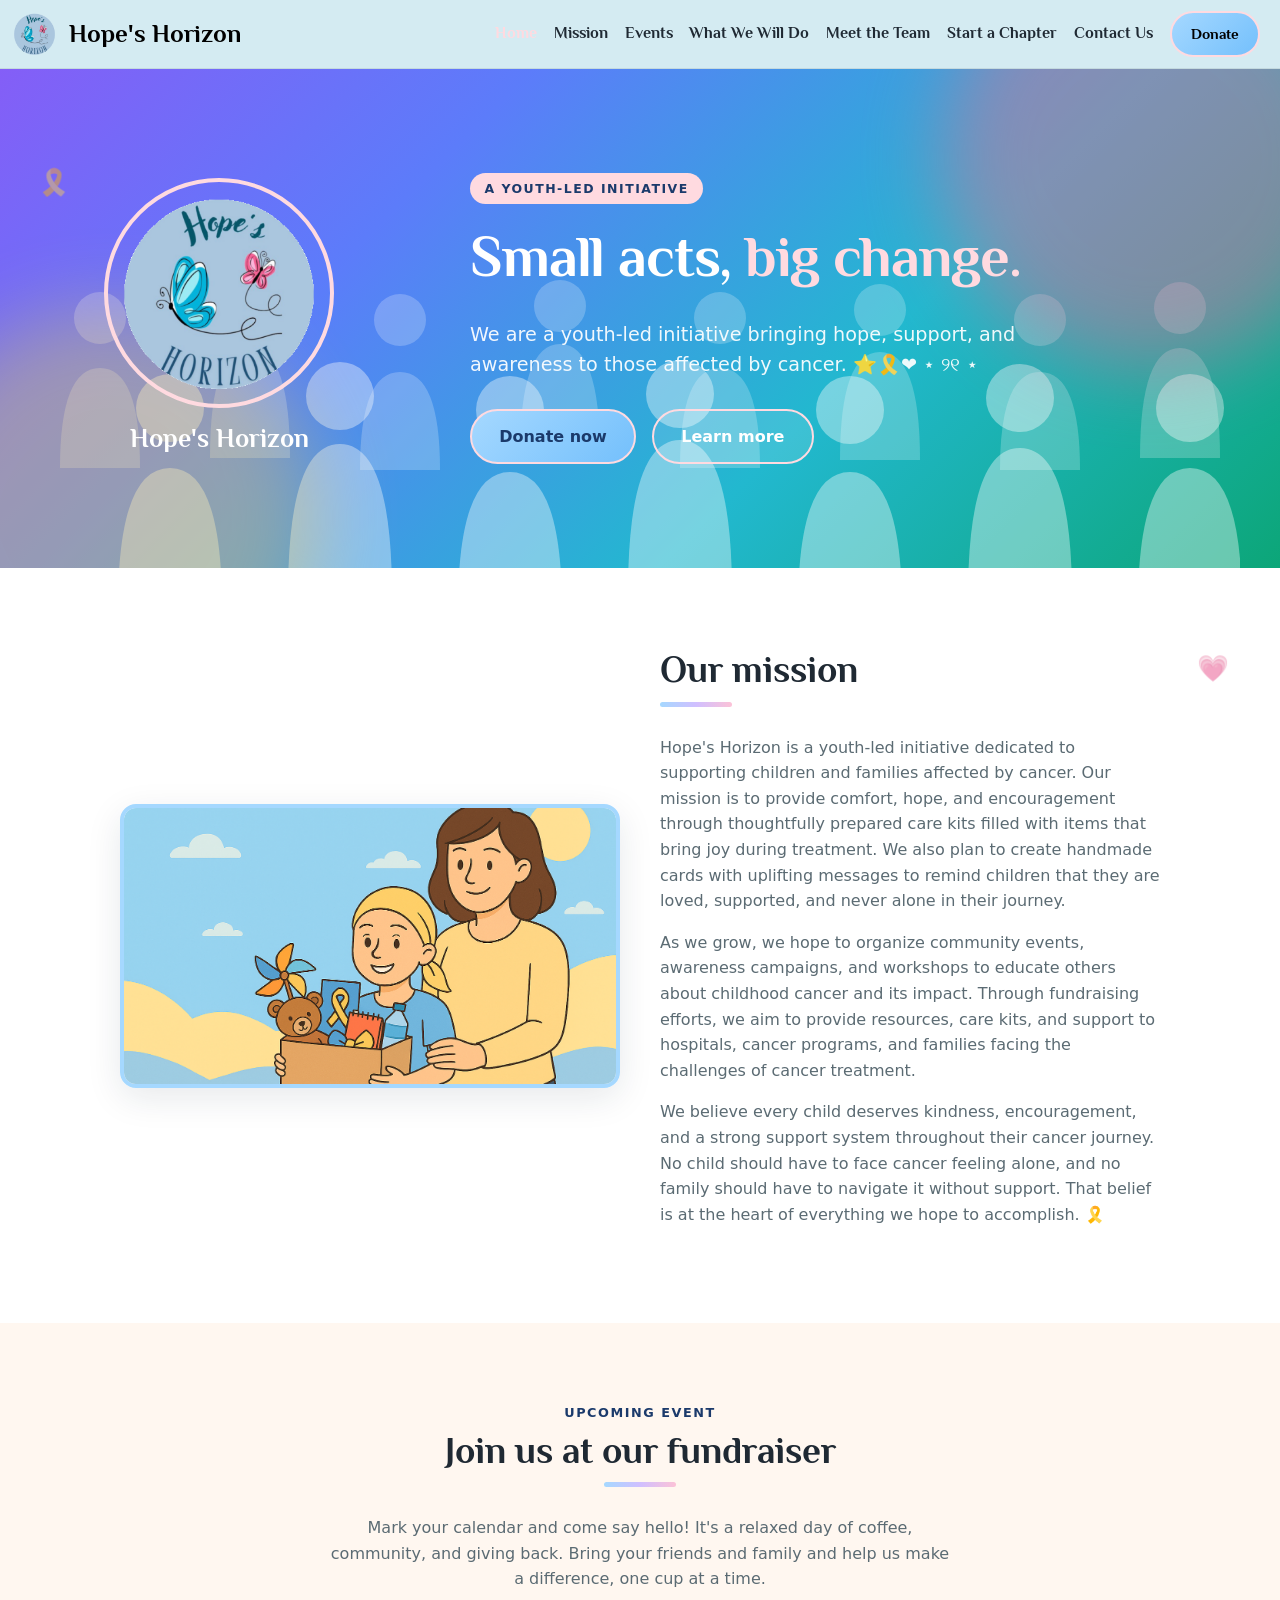
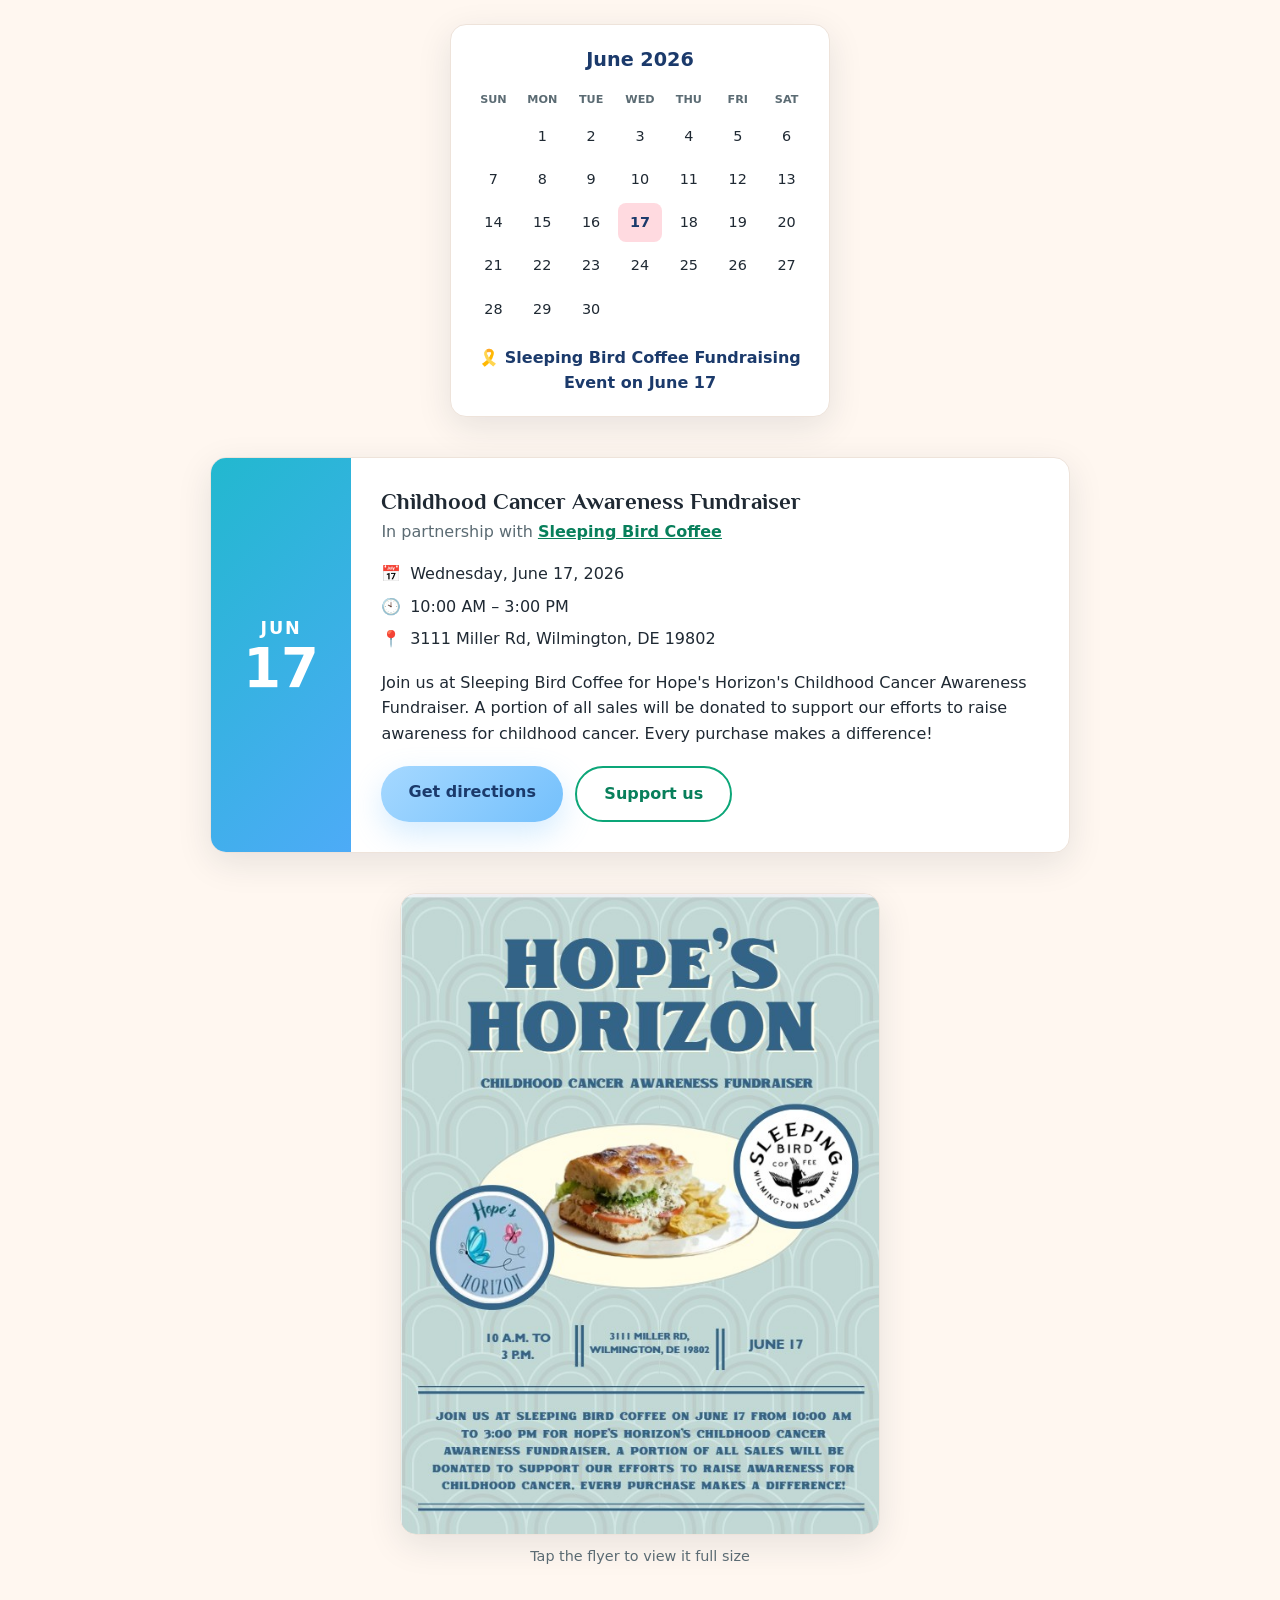
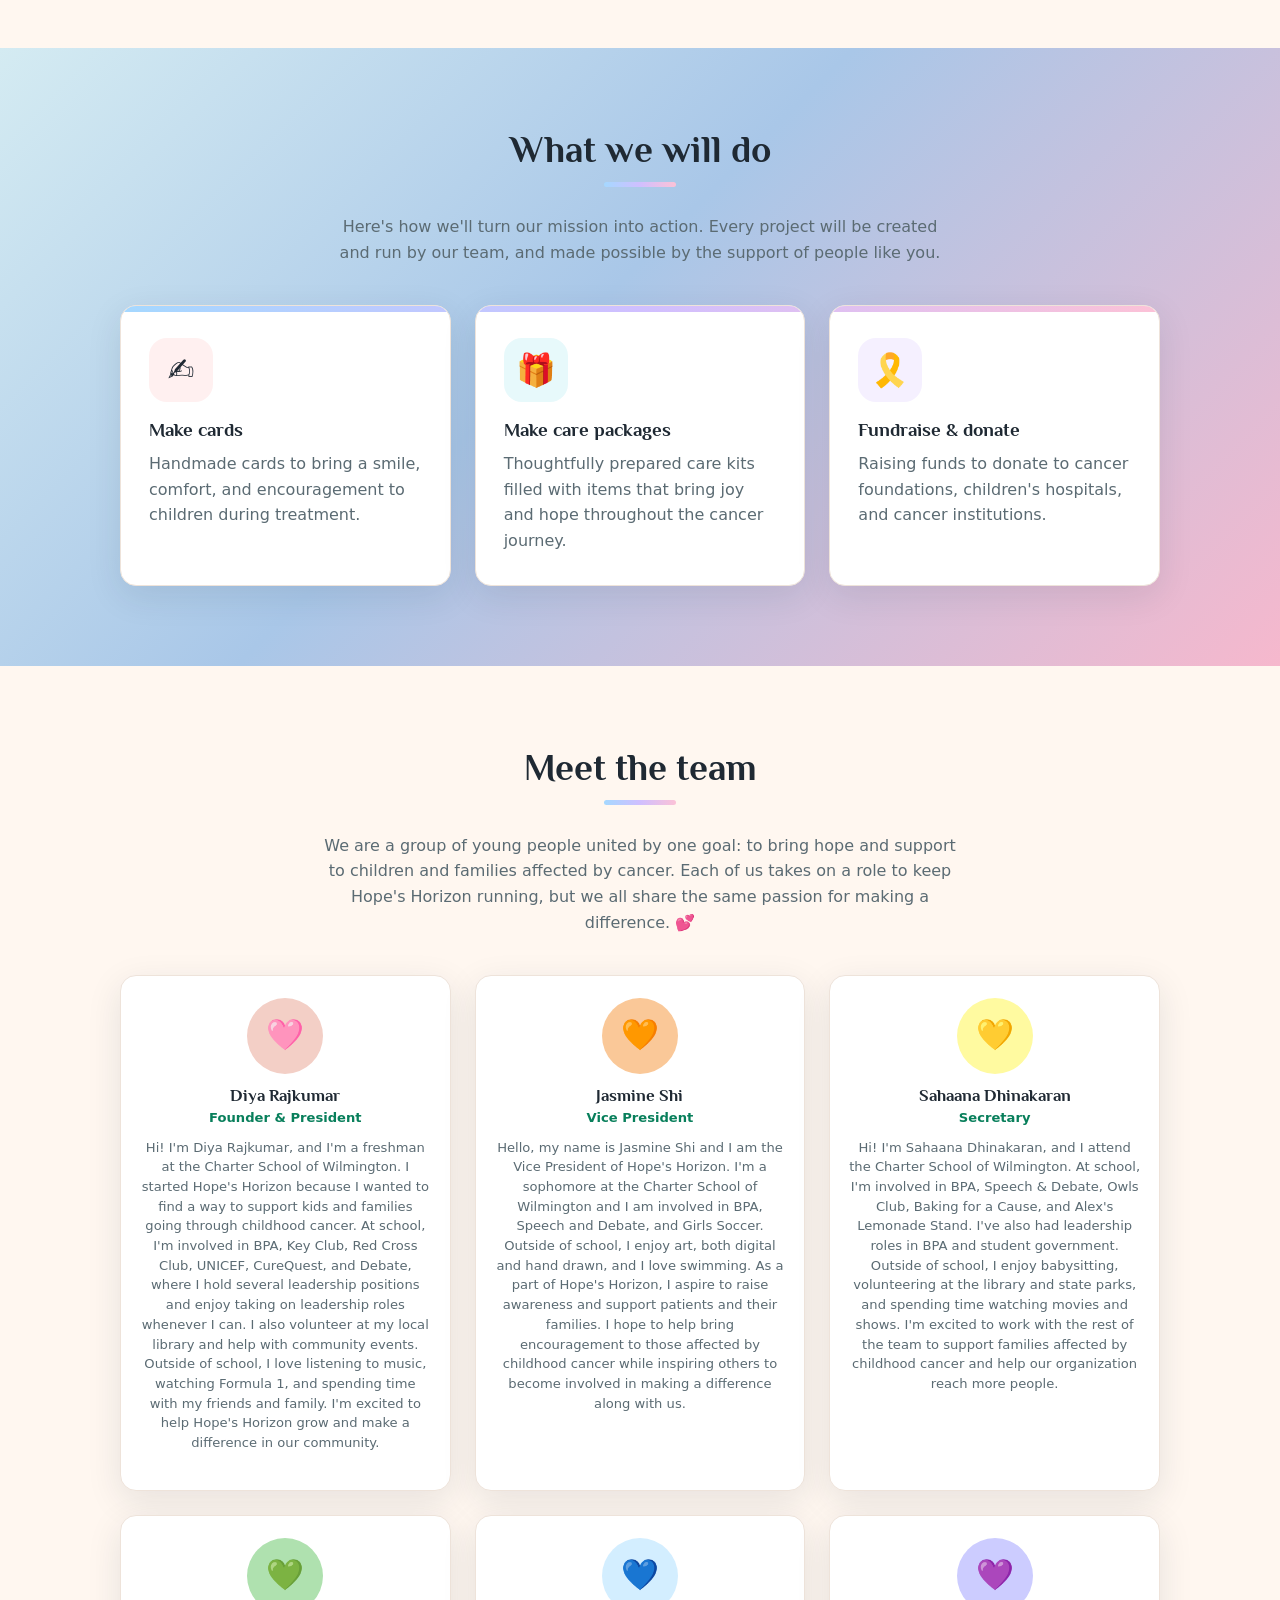
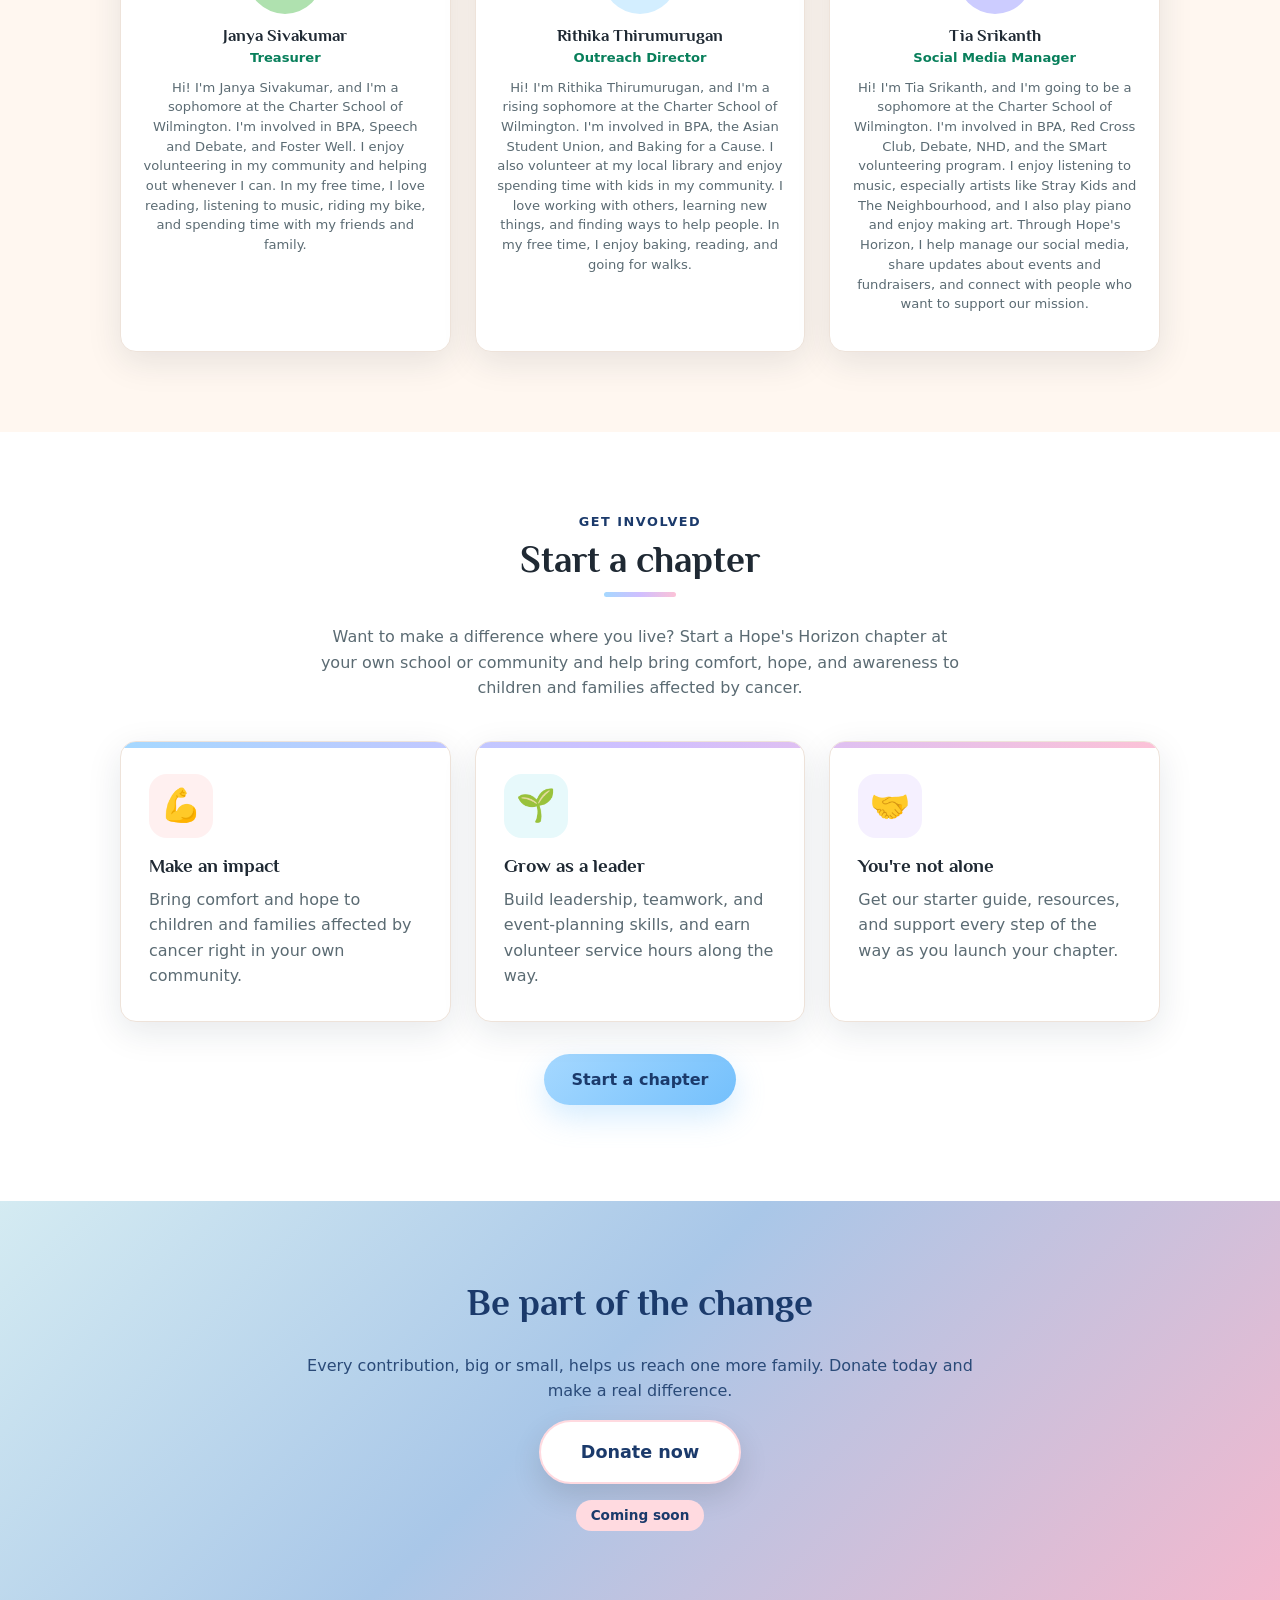
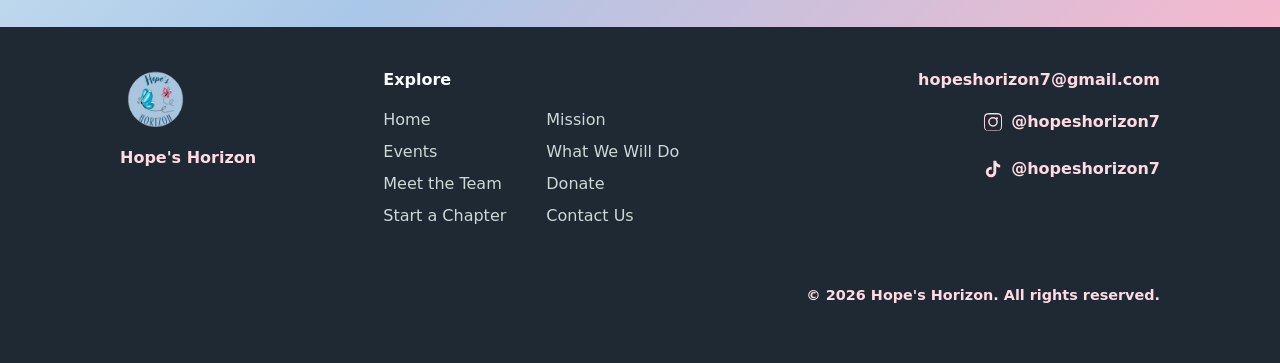
==== commit a8197991: "Add files via upload" ====
--- a/website/index.html
+++ b/website/index.html
@@ -81,20 +81,26 @@
         <div class="mission-text">
           <h2>Our mission</h2>
           <p class="muted">
-            Hope's Horizon is a youth-led initiative committed to
-            supporting children and families affected by cancer. Our mission is to
-            provide comfort and hope through thoughtfully prepared care kits filled
-            with items that bring joy and encouragement during treatment. We also
-            organize events and workshops to raise awareness about cancer and its
-            impact, while fundraising to donate much-needed resources to hospitals
-            and cancer support programs. We believe every child deserves to feel
-            loved and supported throughout their cancer journey, and we work to make
-            a positive difference in their lives and the community.
+            Hope's Horizon is a youth-led initiative dedicated to supporting
+            children and families affected by cancer. Our mission is to provide
+            comfort, hope, and encouragement through thoughtfully prepared care
+            kits filled with items that bring joy during treatment. We also plan
+            to create handmade cards with uplifting messages to remind children
+            that they are loved, supported, and never alone in their journey.
           </p>
           <p class="muted">
-            No child should have to face cancer feeling alone, and no family should
-            go through it without support. That belief is at the heart of everything
-            we do. 🎗️
+            As we grow, we hope to organize community events, awareness campaigns,
+            and workshops to educate others about childhood cancer and its impact.
+            Through fundraising efforts, we aim to provide resources, care kits,
+            and support to hospitals, cancer programs, and families facing the
+            challenges of cancer treatment.
+          </p>
+          <p class="muted">
+            We believe every child deserves kindness, encouragement, and a strong
+            support system throughout their cancer journey. No child should have to
+            face cancer feeling alone, and no family should have to navigate it
+            without support. That belief is at the heart of everything we hope to
+            accomplish. 🎗️
           </p>
         </div>
       </div>
@@ -207,8 +213,9 @@
       <div class="container">
         <h2 class="center">What we will do</h2>
         <p class="center muted" style="max-width:620px;margin:0 auto 0;">
-          Here's how we turn our mission into action. Every project is created and
-          run by our team, and made possible by the support of people like you.
+          Here's how we'll turn our mission into action. Every project will be
+          created and run by our team, and made possible by the support of people
+          like you.
         </p>
         <div class="cards">
           <article class="card">
@@ -246,42 +253,42 @@
             <div class="team-photo" aria-hidden="true">🩷</div>
             <h3>Diya Rajkumar</h3>
             <p class="team-role">Founder &amp; President</p>
-            <p>Came up with the idea and started the nonprofit. I will lead the group by making major decisions and setting goals. I will oversee all projects, including care kits, bake sales, and social media. I also represent the nonprofit to the public, schools, donors, and businesses.</p>
+            <p>Hi! I'm Diya Rajkumar, and I'm a freshman at the Charter School of Wilmington. I started Hope's Horizon because I wanted to find a way to support kids and families going through childhood cancer. At school, I'm involved in BPA, Key Club, Red Cross Club, UNICEF, CureQuest, and Debate, where I hold several leadership positions and enjoy taking on leadership roles whenever I can. I also volunteer at my local library and help with community events. Outside of school, I love listening to music, watching Formula 1, and spending time with my friends and family. I'm excited to help Hope's Horizon grow and make a difference in our community.</p>
           </article>
 
           <article class="team-card">
             <div class="team-photo" aria-hidden="true">🧡</div>
             <h3>Jasmine Shi</h3>
             <p class="team-role">Vice President</p>
-            <p>The Vice President supports the President and steps in when the President is unavailable. They help plan and organize events and projects. They share ideas and assist with problem-solving. The Vice President works closely with the team to keep everything running smoothly.</p>
+            <p>Hello, my name is Jasmine Shi and I am the Vice President of Hope's Horizon. I'm a sophomore at the Charter School of Wilmington and I am involved in BPA, Speech and Debate, and Girls Soccer. Outside of school, I enjoy art, both digital and hand drawn, and I love swimming. As a part of Hope's Horizon, I aspire to raise awareness and support patients and their families. I hope to help bring encouragement to those affected by childhood cancer while inspiring others to become involved in making a difference along with us.</p>
           </article>
 
           <article class="team-card">
             <div class="team-photo" aria-hidden="true">💛</div>
             <h3>Sahaana Dhinakaran</h3>
             <p class="team-role">Secretary</p>
-            <p>The Secretary keeps track of decisions, important dates, and who is responsible for which tasks. They organize paperwork, such as thank-you notes, donation lists, and project ideas. They help communicate updates through group chats or emails. The Secretary maintains records of past and future plans, even if informally.</p>
+            <p>Hi! I'm Sahaana Dhinakaran, and I attend the Charter School of Wilmington. At school, I'm involved in BPA, Speech &amp; Debate, Owls Club, Baking for a Cause, and Alex's Lemonade Stand. I've also had leadership roles in BPA and student government. Outside of school, I enjoy babysitting, volunteering at the library and state parks, and spending time watching movies and shows. I'm excited to work with the rest of the team to support families affected by childhood cancer and help our organization reach more people.</p>
           </article>
 
           <article class="team-card">
             <div class="team-photo" aria-hidden="true">💚</div>
             <h3>Janya Sivakumar</h3>
             <p class="team-role">Treasurer</p>
-            <p>The Treasurer manages all money donated, raised, or spent. They assist in planning budgets for care kits, events, and other expenses. The Treasurer works with the team to ensure donations are used responsibly. They prepare simple reports on fundraising and spending when needed.</p>
+            <p>Hi! I'm Janya Sivakumar, and I'm a sophomore at the Charter School of Wilmington. I'm involved in BPA, Speech and Debate, and Foster Well. I enjoy volunteering in my community and helping out whenever I can. In my free time, I love reading, listening to music, riding my bike, and spending time with my friends and family.</p>
           </article>
 
           <article class="team-card">
             <div class="team-photo" aria-hidden="true">💙</div>
             <h3>Rithika Thirumurugan</h3>
             <p class="team-role">Outreach Director</p>
-            <p>The Outreach Director builds relationships with community members, local businesses, and potential partners to support the nonprofit's goals. They lead efforts to raise awareness, recruit volunteers, and expand the nonprofit's network. This role plays a key part in connecting the organization with people who can help make its mission successful.</p>
+            <p>Hi! I'm Rithika Thirumurugan, and I'm a rising sophomore at the Charter School of Wilmington. I'm involved in BPA, the Asian Student Union, and Baking for a Cause. I also volunteer at my local library and enjoy spending time with kids in my community. I love working with others, learning new things, and finding ways to help people. In my free time, I enjoy baking, reading, and going for walks.</p>
           </article>
 
           <article class="team-card">
             <div class="team-photo" aria-hidden="true">💜</div>
             <h3>Tia Srikanth</h3>
             <p class="team-role">Social Media Manager</p>
-            <p>The Social Media Manager runs the nonprofit's social media accounts and helps spread the word about its mission. They create and share posts, promote events and fundraisers, and engage with the community online to raise awareness and grow support.</p>
+            <p>Hi! I'm Tia Srikanth, and I'm going to be a sophomore at the Charter School of Wilmington. I'm involved in BPA, Red Cross Club, Debate, NHD, and the SMart volunteering program. I enjoy listening to music, especially artists like Stray Kids and The Neighbourhood, and I also play piano and enjoy making art. Through Hope's Horizon, I help manage our social media, share updates about events and fundraisers, and connect with people who want to support our mission.</p>
           </article>
         </div>
       </div>
--- a/website/styles.css
+++ b/website/styles.css
@@ -145,7 +145,7 @@
 /* ===== Header ===== */
 .site-header {
   position: sticky; top: 0; z-index: 50;
-  background: linear-gradient(135deg, #d4ebf2 0%, #a9c7e8 45%, #f6b8cd 100%);
+  background: #d4ebf2;
   backdrop-filter: blur(8px);
   border-bottom: 1px solid rgba(0,0,0,.08);
 }
@@ -265,7 +265,7 @@
 .mission-img {
   width: 100%; height: auto;
   border-radius: var(--radius);
-  border: 4px solid rgb(255,218,224);
+  border: 4px solid #a5d8ff;
   box-shadow: var(--shadow);
 }
 .mission-text h2::after {
@@ -383,14 +383,14 @@
 @media (max-width: 480px) { .team-grid { grid-template-columns: 1fr; } }
 .team-card {
   background: #fff; border: 1px solid var(--border); border-radius: var(--radius);
-  padding: 2rem 1.5rem; box-shadow: var(--shadow); text-align: center;
+  padding: 1.35rem 1.15rem; box-shadow: var(--shadow); text-align: center;
 }
 .team-photo {
-  width: 96px; height: 96px; margin: 0 auto 1rem;
+  width: 76px; height: 76px; margin: 0 auto .75rem;
   border-radius: 50%;
   background: #d4ebf2;
   display: flex; align-items: center; justify-content: center;
-  font-size: 2.4rem;
+  font-size: 1.9rem;
 }
 /* Pastel rainbow circles, in order */
 .team-grid .team-card:nth-child(1) .team-photo { background: rgb(243, 207, 198); }
@@ -399,9 +399,9 @@
 .team-grid .team-card:nth-child(4) .team-photo { background: rgb(175, 225, 175); }
 .team-grid .team-card:nth-child(5) .team-photo { background: #D3EEFF; }
 .team-grid .team-card:nth-child(6) .team-photo { background: rgb(204, 204, 255); }
-.team-card h3 { margin-bottom: .15rem; }
-.team-role { color: var(--brand-dark); font-weight: 600; margin-bottom: .6rem; }
-.team-card p { color: var(--muted); }
+.team-card h3 { margin-bottom: .15rem; font-size: 1.05rem; }
+.team-role { color: var(--brand-dark); font-weight: 600; margin-bottom: .6rem; font-size: .85rem; }
+.team-card p { color: var(--muted); font-size: .82rem; line-height: 1.5; }
 .team-card .team-role { color: var(--brand-dark); }
 
 /* ===== Callout (cute highlighted note) ===== */
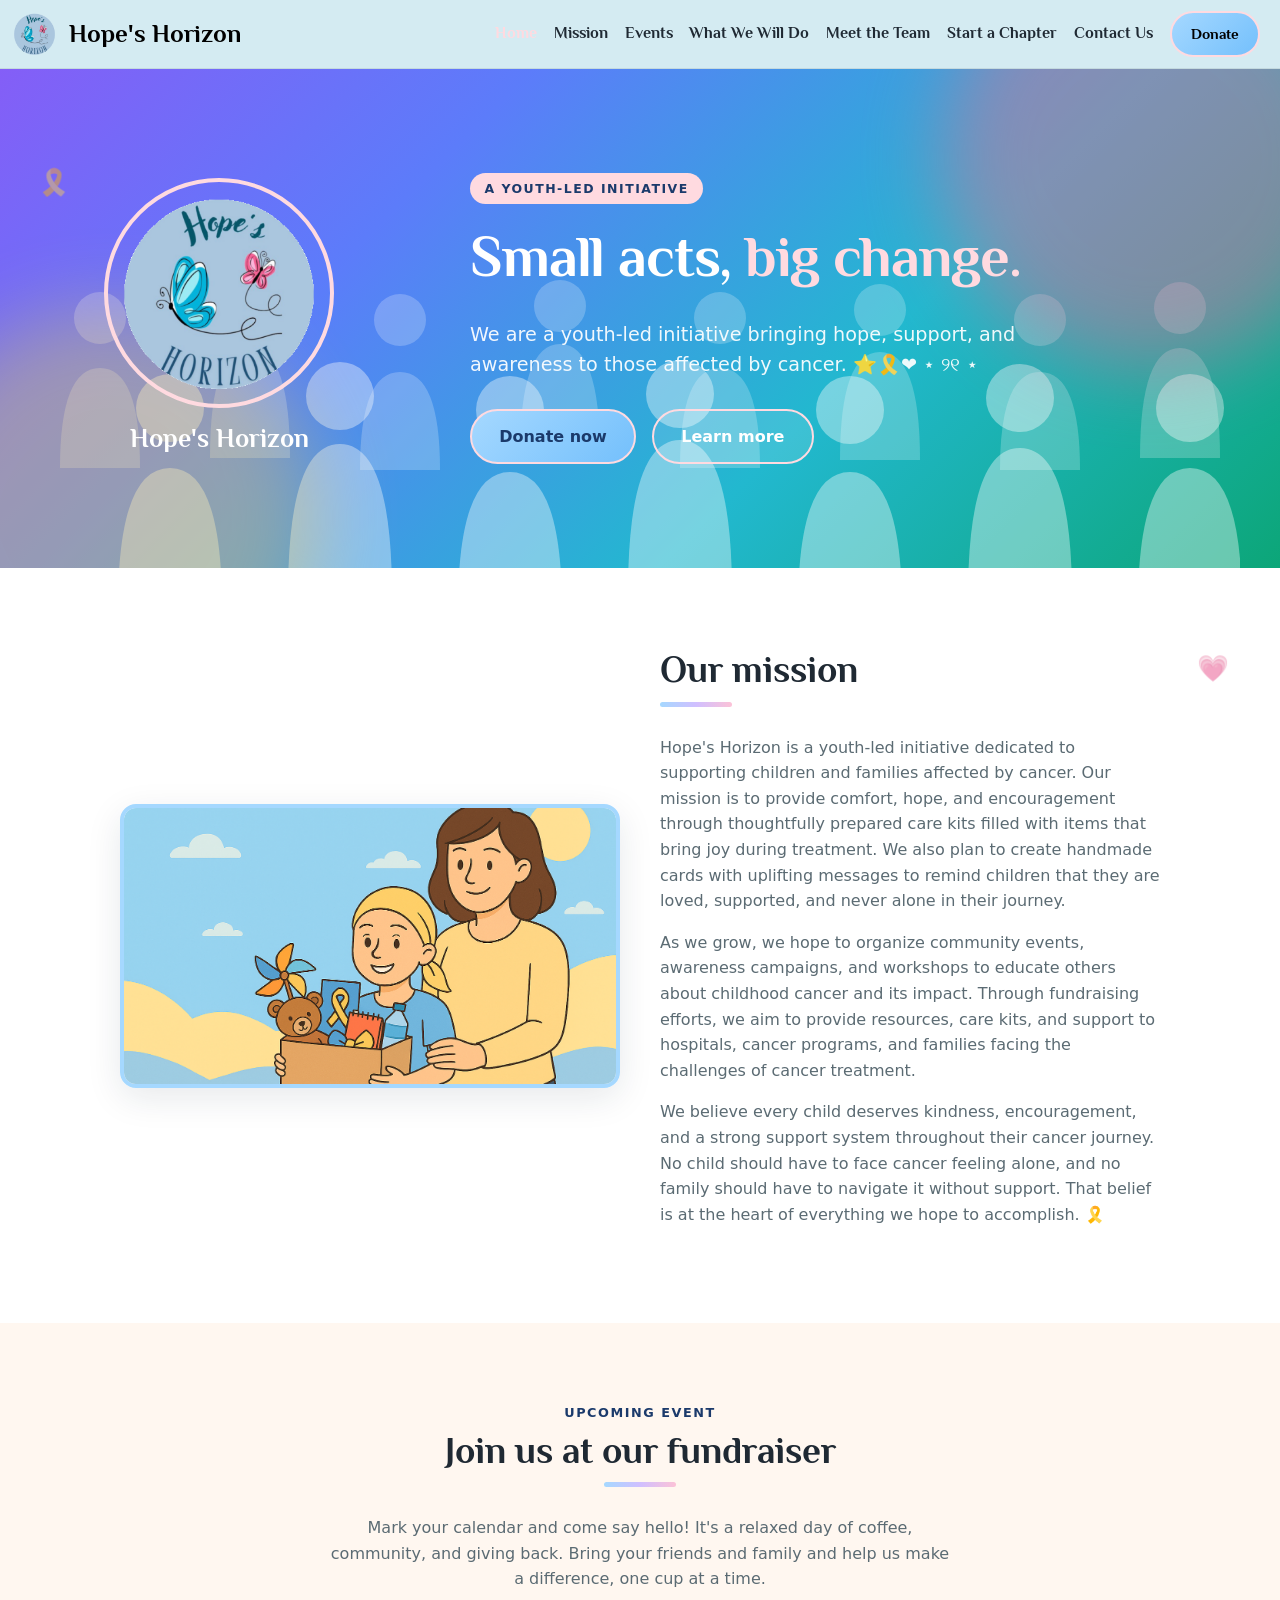
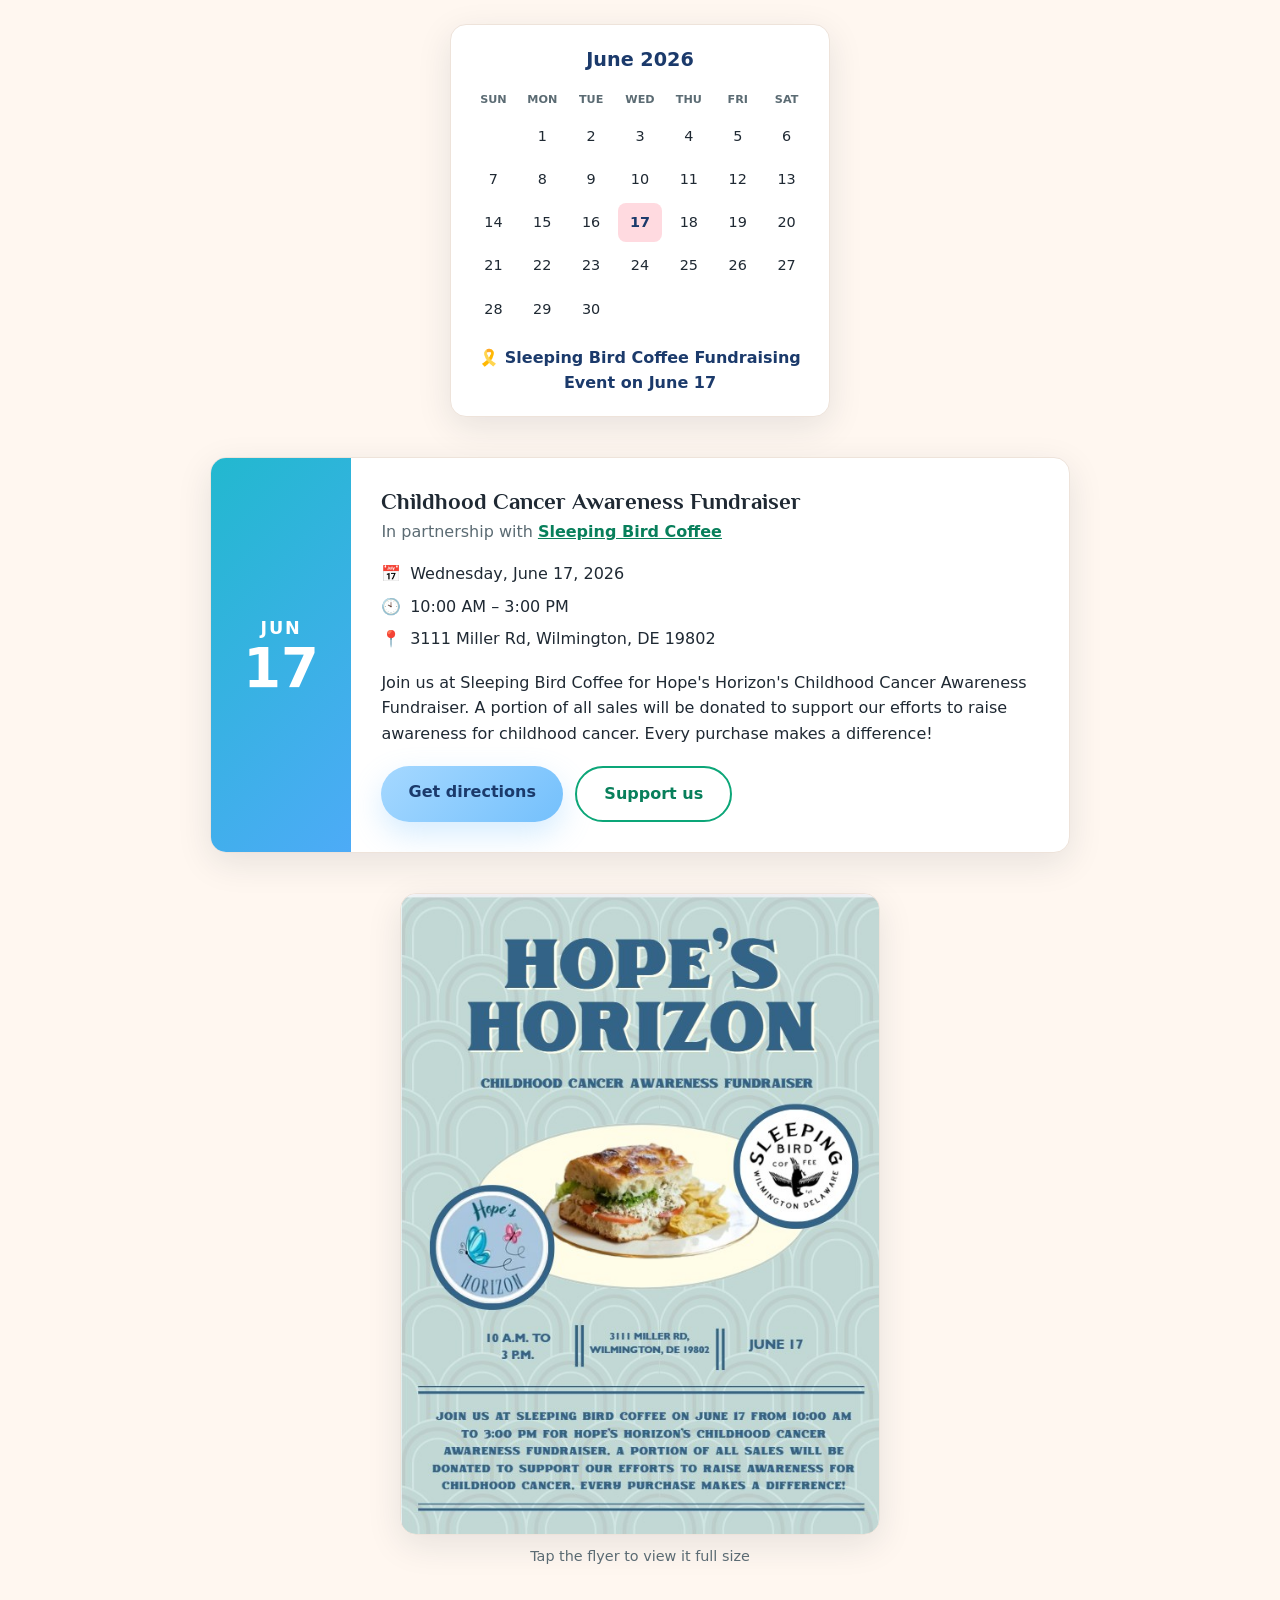
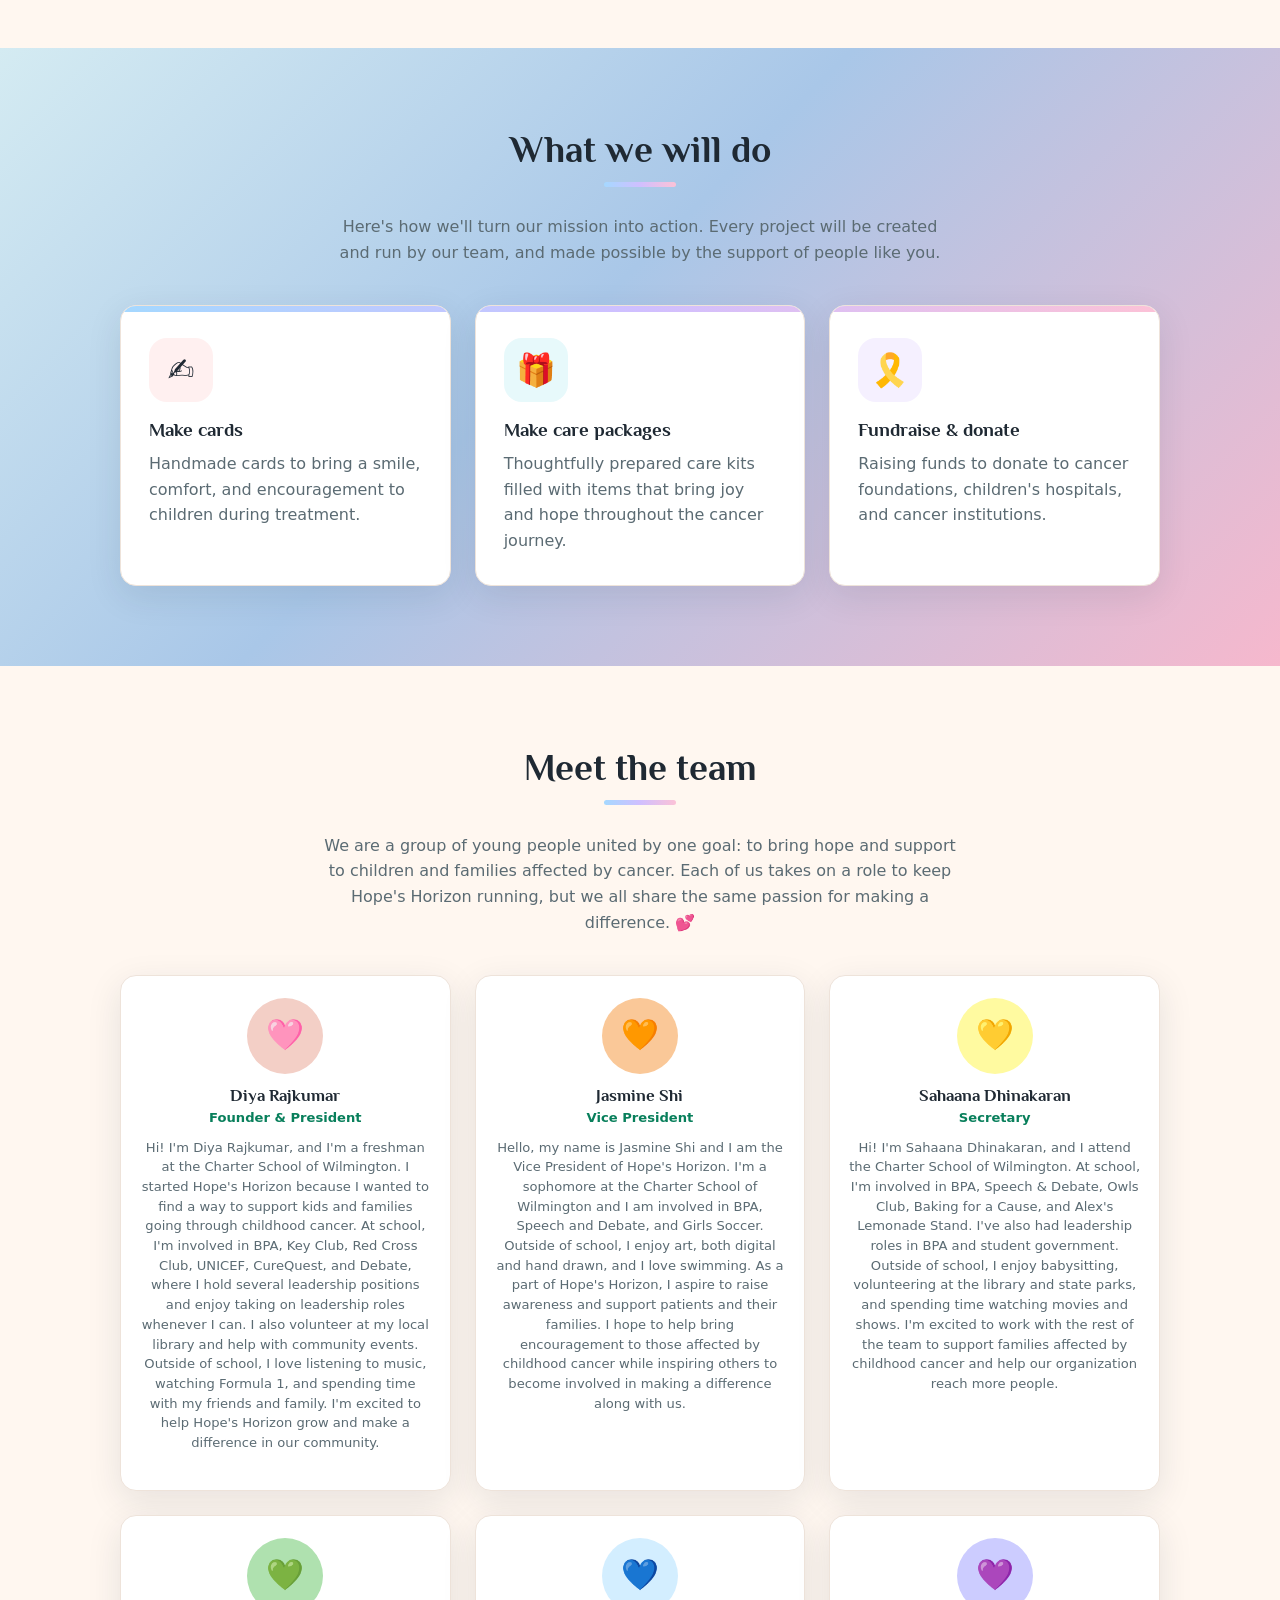
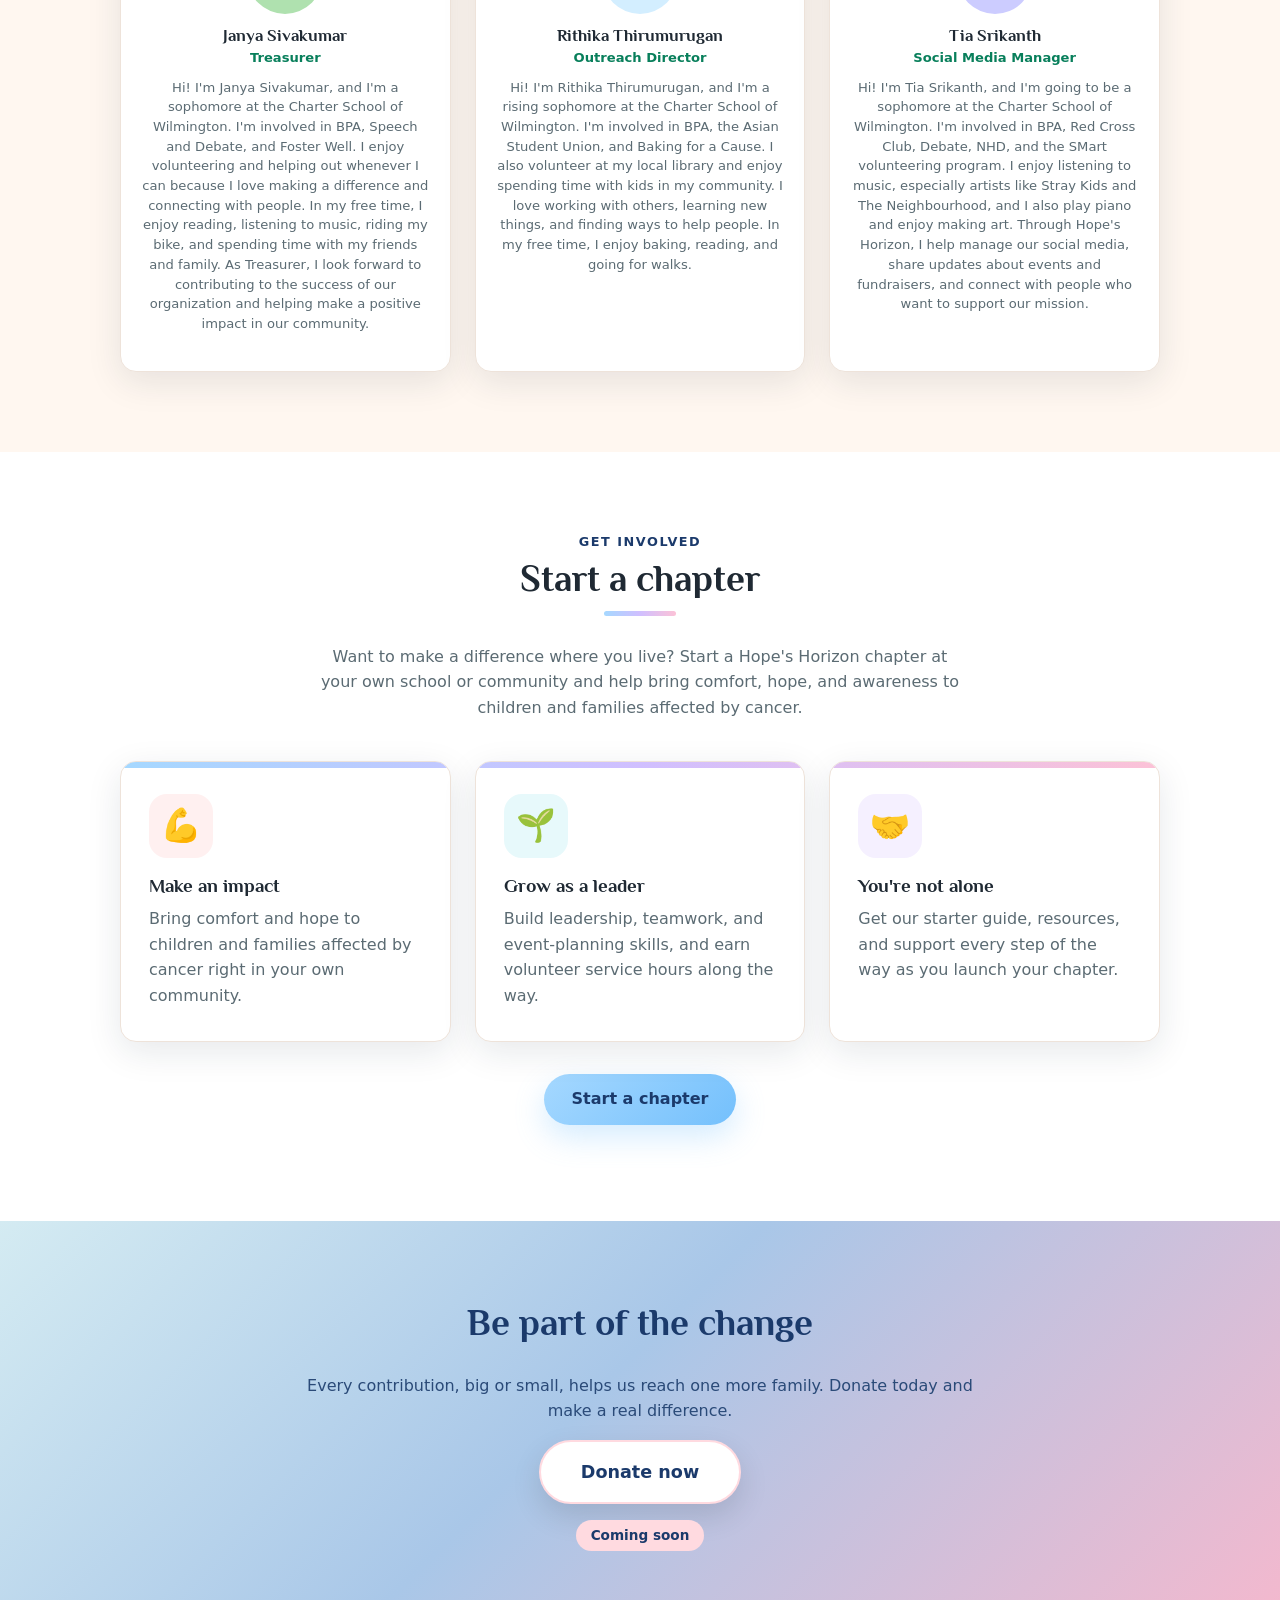
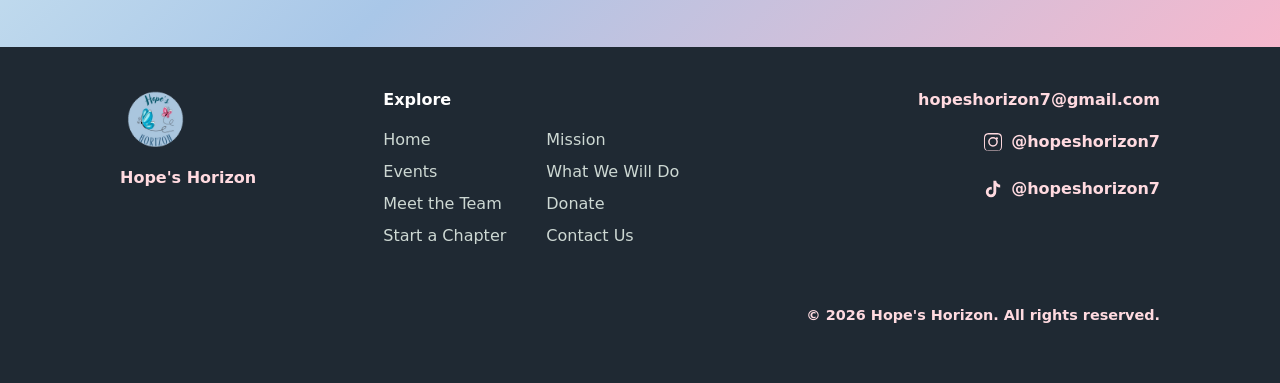
==== commit 82c6a88b: "Add files via upload" ====
--- a/website/index.html
+++ b/website/index.html
@@ -274,7 +274,7 @@
             <div class="team-photo" aria-hidden="true">💚</div>
             <h3>Janya Sivakumar</h3>
             <p class="team-role">Treasurer</p>
-            <p>Hi! I'm Janya Sivakumar, and I'm a sophomore at the Charter School of Wilmington. I'm involved in BPA, Speech and Debate, and Foster Well. I enjoy volunteering in my community and helping out whenever I can. In my free time, I love reading, listening to music, riding my bike, and spending time with my friends and family.</p>
+            <p>Hi! I'm Janya Sivakumar, and I'm a sophomore at the Charter School of Wilmington. I'm involved in BPA, Speech and Debate, and Foster Well. I enjoy volunteering and helping out whenever I can because I love making a difference and connecting with people. In my free time, I enjoy reading, listening to music, riding my bike, and spending time with my friends and family. As Treasurer, I look forward to contributing to the success of our organization and helping make a positive impact in our community.</p>
           </article>
 
           <article class="team-card">
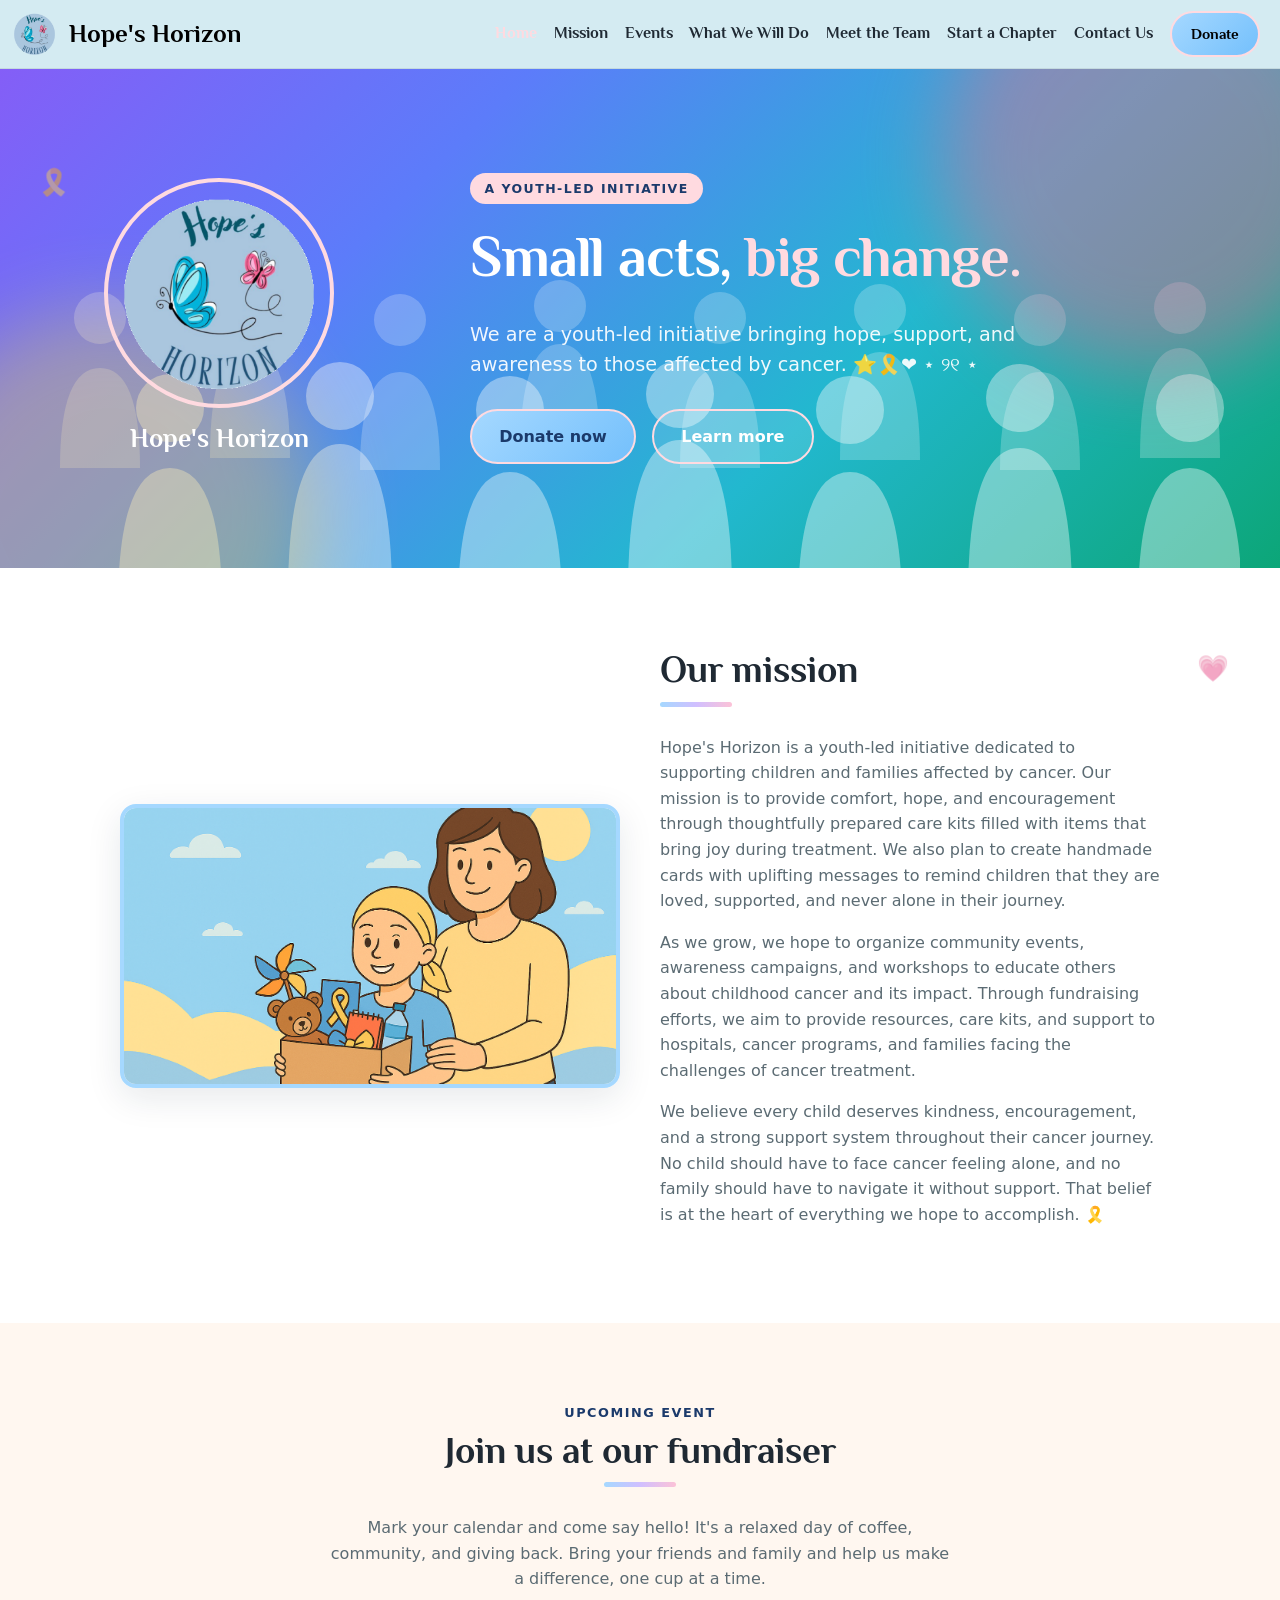
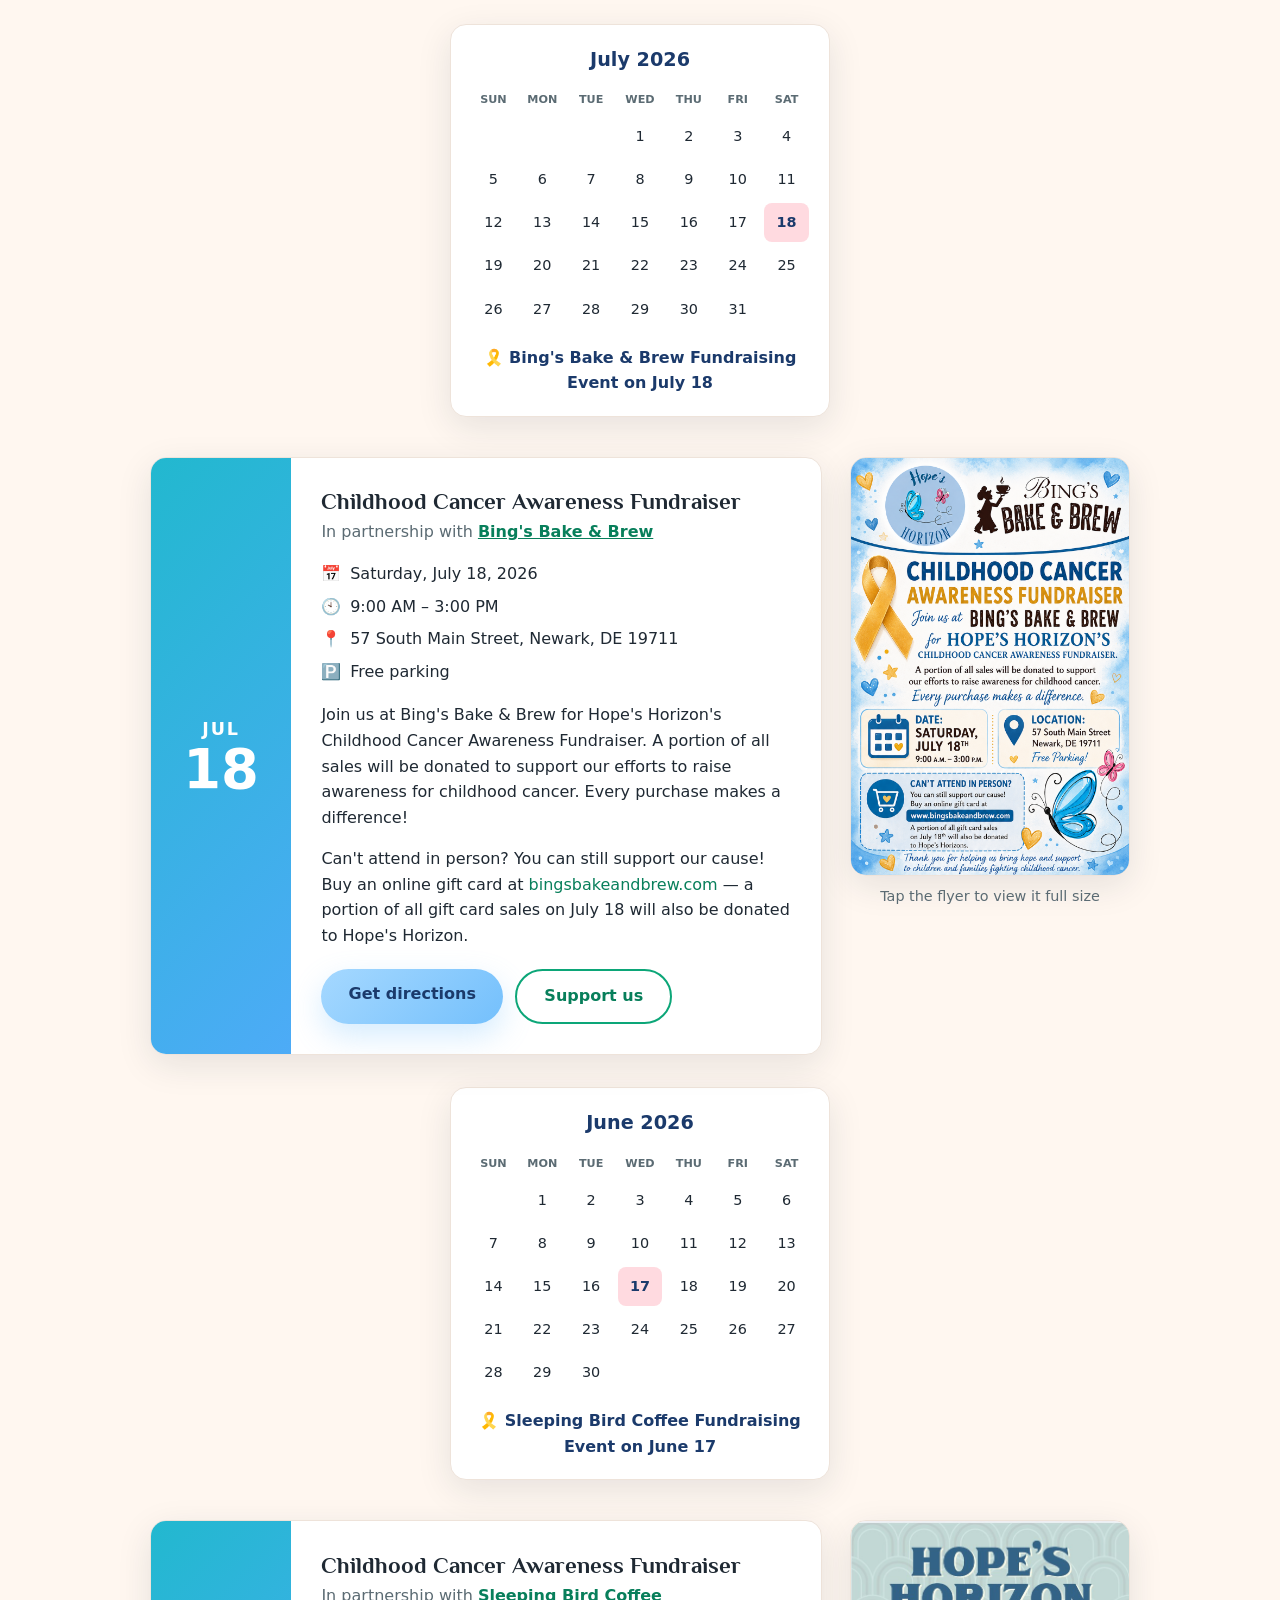
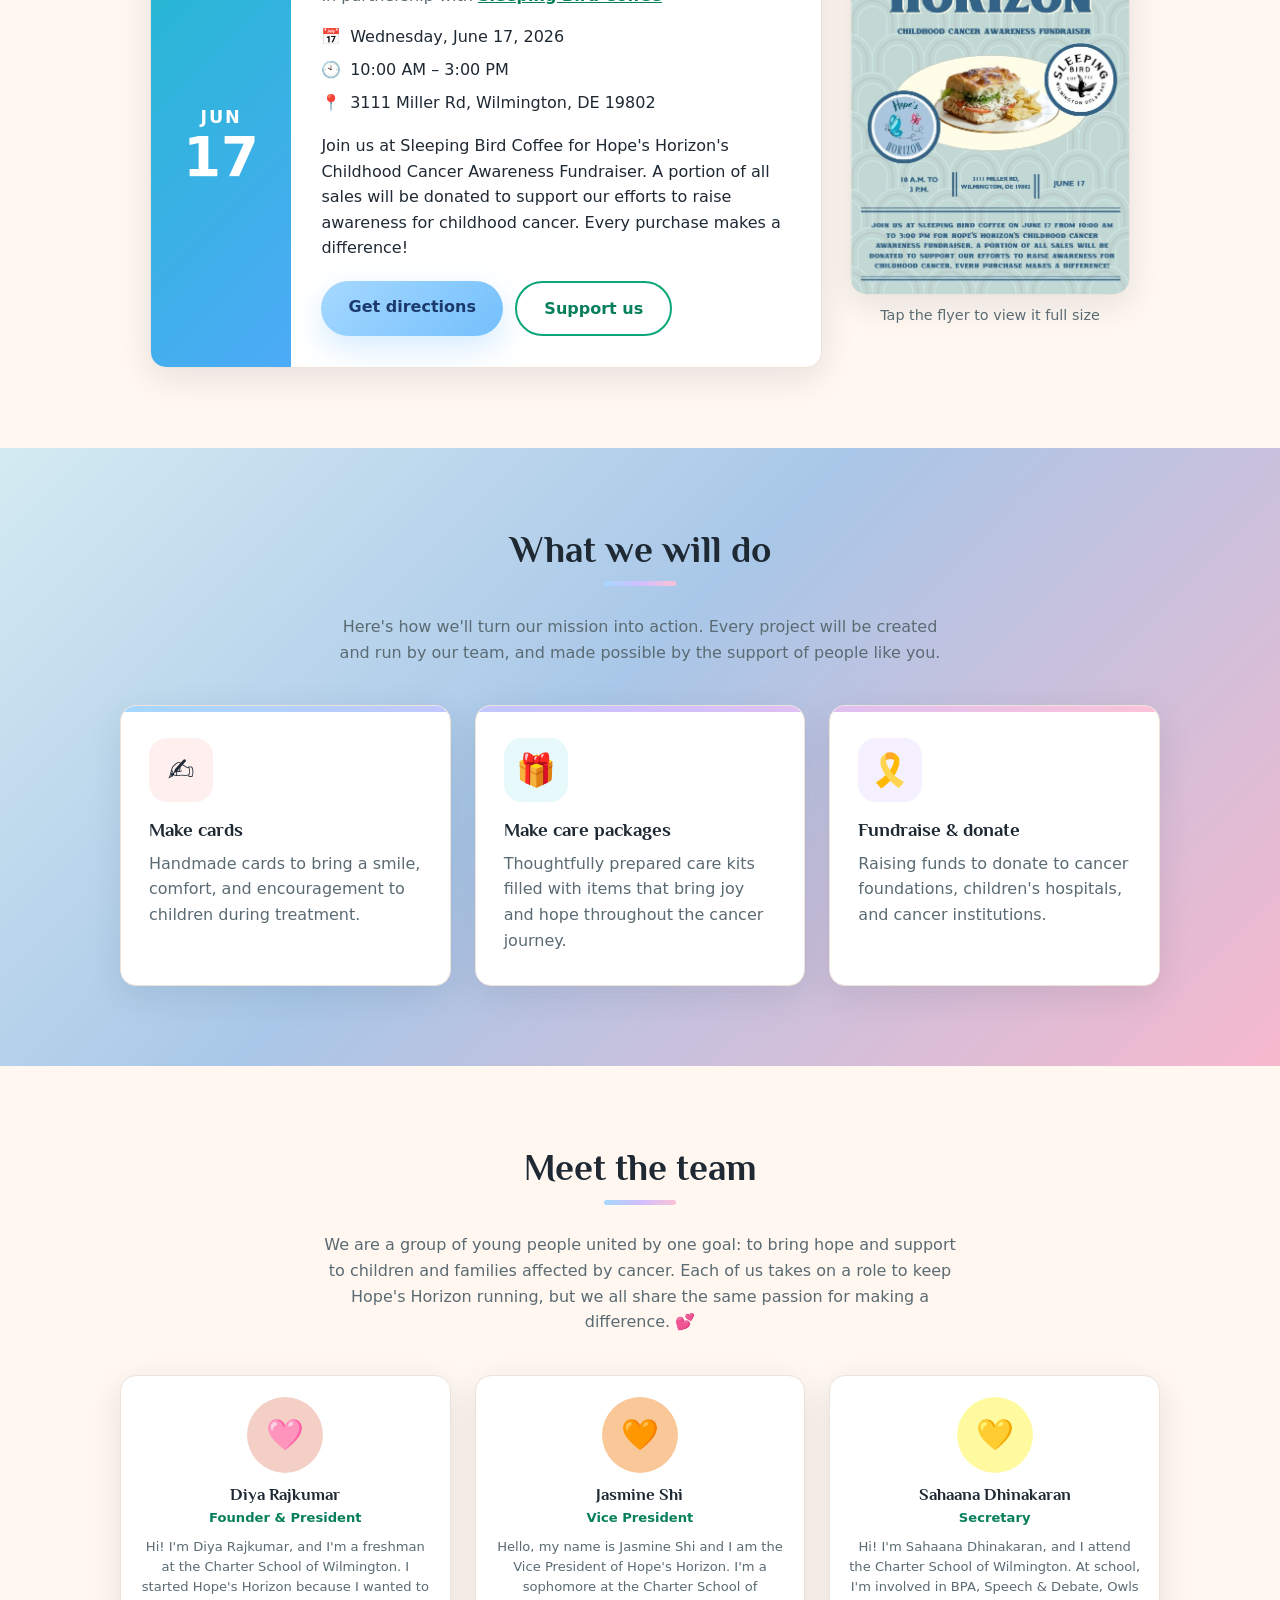
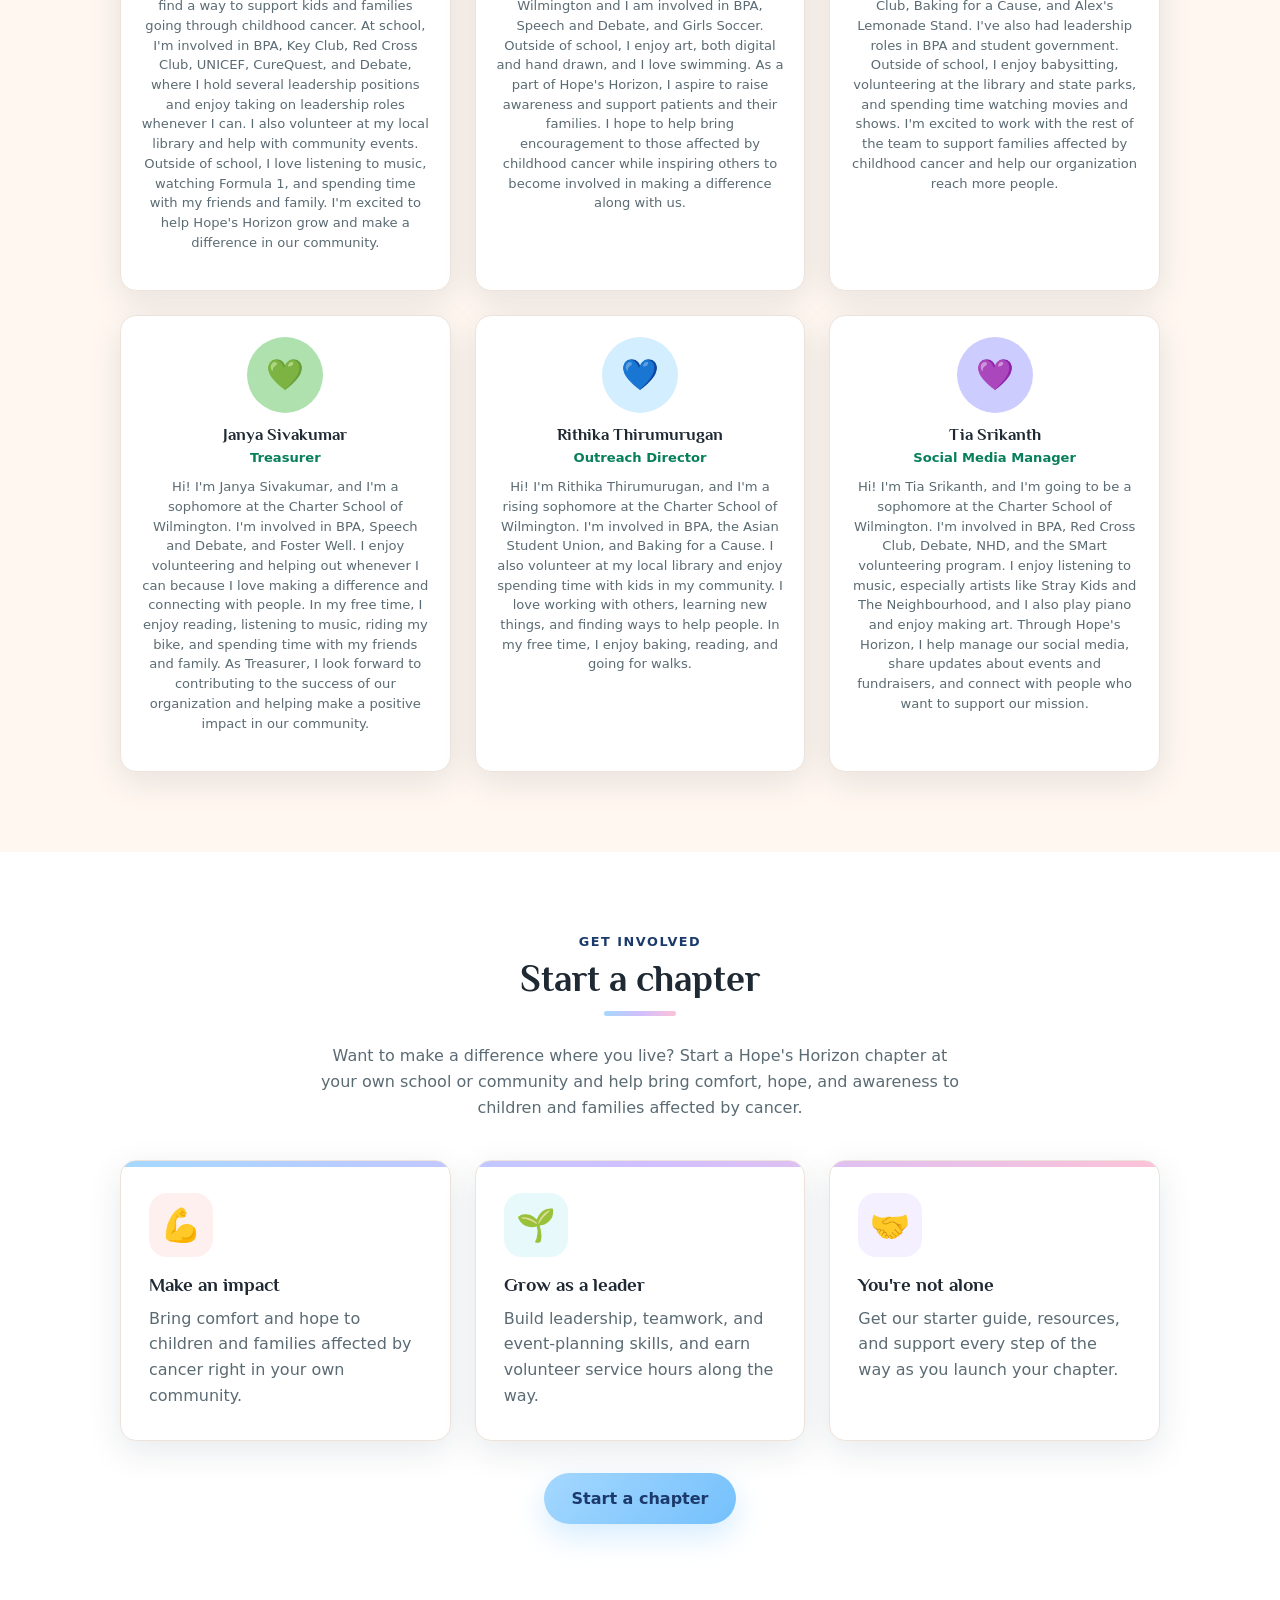
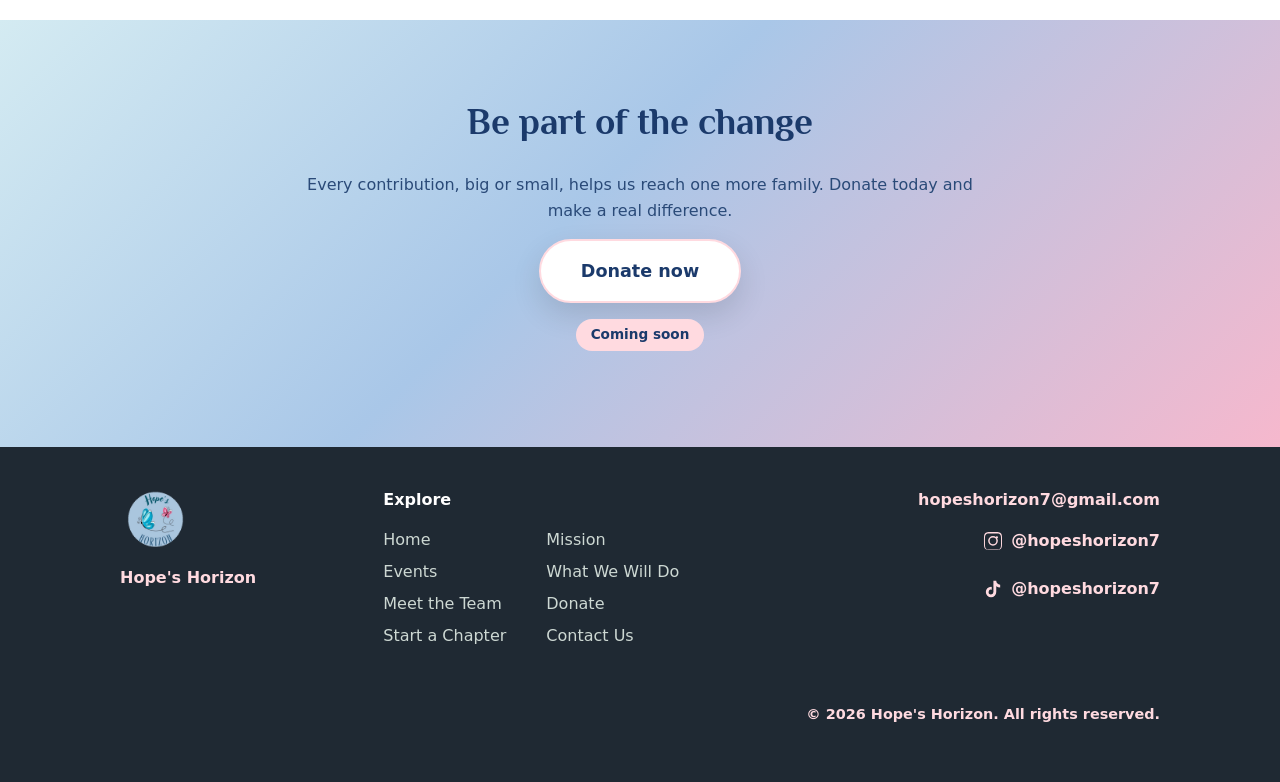
==== commit 3f8e01e7: "Add files via upload" ====
--- a/website/index.html
+++ b/website/index.html
@@ -117,6 +117,106 @@
           make a difference, one cup at a time.
         </p>
 
+        <!-- July 2026 calendar with the event highlighted -->
+        <div class="calendar">
+          <div class="cal-header">July 2026</div>
+          <div class="cal-grid">
+            <span class="cal-dow">Sun</span>
+            <span class="cal-dow">Mon</span>
+            <span class="cal-dow">Tue</span>
+            <span class="cal-dow">Wed</span>
+            <span class="cal-dow">Thu</span>
+            <span class="cal-dow">Fri</span>
+            <span class="cal-dow">Sat</span>
+
+            <span class="cal-empty"></span>
+            <span class="cal-empty"></span>
+            <span class="cal-empty"></span>
+            <span class="cal-day">1</span>
+            <span class="cal-day">2</span>
+            <span class="cal-day">3</span>
+            <span class="cal-day">4</span>
+
+            <span class="cal-day">5</span>
+            <span class="cal-day">6</span>
+            <span class="cal-day">7</span>
+            <span class="cal-day">8</span>
+            <span class="cal-day">9</span>
+            <span class="cal-day">10</span>
+            <span class="cal-day">11</span>
+
+            <span class="cal-day">12</span>
+            <span class="cal-day">13</span>
+            <span class="cal-day">14</span>
+            <span class="cal-day">15</span>
+            <span class="cal-day">16</span>
+            <span class="cal-day">17</span>
+            <span class="cal-day cal-event" title="Bing's Bake &amp; Brew Fundraising Event">18</span>
+
+            <span class="cal-day">19</span>
+            <span class="cal-day">20</span>
+            <span class="cal-day">21</span>
+            <span class="cal-day">22</span>
+            <span class="cal-day">23</span>
+            <span class="cal-day">24</span>
+            <span class="cal-day">25</span>
+
+            <span class="cal-day">26</span>
+            <span class="cal-day">27</span>
+            <span class="cal-day">28</span>
+            <span class="cal-day">29</span>
+            <span class="cal-day">30</span>
+            <span class="cal-day">31</span>
+          </div>
+          <p class="cal-note">🎗️ Bing's Bake &amp; Brew Fundraising Event on July 18</p>
+        </div>
+
+        <div class="event-row">
+        <div class="event-card">
+          <div class="event-date">
+            <span class="event-month">Jul</span>
+            <span class="event-day">18</span>
+          </div>
+          <div class="event-body">
+            <h3>Childhood Cancer Awareness Fundraiser</h3>
+            <p class="event-host">In partnership with <a href="https://www.bingsbakeandbrew.com/" target="_blank" rel="noopener"><strong>Bing's Bake &amp; Brew</strong></a></p>
+
+            <ul class="event-meta">
+              <li><span aria-hidden="true">📅</span> Saturday, July 18, 2026</li>
+              <li><span aria-hidden="true">🕙</span> 9:00&nbsp;AM – 3:00&nbsp;PM</li>
+              <li><span aria-hidden="true">📍</span> 57 South Main Street, Newark, DE 19711</li>
+              <li><span aria-hidden="true">🅿️</span> Free parking</li>
+            </ul>
+
+            <p>
+              Join us at Bing's Bake &amp; Brew for Hope's Horizon's Childhood Cancer
+              Awareness Fundraiser. A portion of all sales will be donated to support
+              our efforts to raise awareness for childhood cancer. Every purchase
+              makes a difference!
+            </p>
+            <p>
+              Can't attend in person? You can still support our cause! Buy an online
+              gift card at <a href="https://www.bingsbakeandbrew.com/" target="_blank" rel="noopener">bingsbakeandbrew.com</a> —
+              a portion of all gift card sales on July 18 will also be donated to
+              Hope's Horizon.
+            </p>
+
+            <div class="event-actions">
+              <a class="btn" href="https://www.google.com/maps/search/?api=1&amp;query=57+South+Main+Street+Newark+DE+19711" target="_blank" rel="noopener">Get directions</a>
+              <a class="btn btn-ghost" href="#donate">Support us</a>
+            </div>
+          </div>
+        </div>
+
+        <figure class="event-flyer">
+          <a href="images/bings-bake-brew-flyer.jpg" target="_blank" rel="noopener">
+            <img src="images/bings-bake-brew-flyer.jpg"
+                 alt="Hope's Horizon Childhood Cancer Awareness Fundraiser flyer for Bing's Bake & Brew, Saturday July 18, 9 AM to 3 PM, 57 South Main Street, Newark, DE 19711." />
+          </a>
+          <figcaption class="muted small">Tap the flyer to view it full size</figcaption>
+        </figure>
+        </div>
+
         <!-- June 2026 calendar with the event highlighted -->
         <div class="calendar">
           <div class="cal-header">June 2026</div>
@@ -168,6 +268,7 @@
           <p class="cal-note">🎗️ Sleeping Bird Coffee Fundraising Event on June 17</p>
         </div>
 
+        <div class="event-row">
         <div class="event-card">
           <div class="event-date">
             <span class="event-month">Jun</span>
@@ -197,7 +298,6 @@
           </div>
         </div>
 
-        <!-- Event flyer. Save the flyer image as images/fundraiser-flyer.jpg -->
         <figure class="event-flyer">
           <a href="images/fundraiser-flyer.jpg" target="_blank" rel="noopener">
             <img src="images/fundraiser-flyer.jpg"
@@ -205,6 +305,7 @@
           </a>
           <figcaption class="muted small">Tap the flyer to view it full size</figcaption>
         </figure>
+        </div>
       </div>
     </section>
 
--- a/website/styles.css
+++ b/website/styles.css
@@ -522,6 +522,18 @@
 .event-flyer a:hover img { transform: translateY(-4px); box-shadow: 0 18px 40px rgba(20,40,60,.18); }
 .event-flyer figcaption { margin-top: .6rem; }
 
+/* Event card + flyer side by side */
+.event-row {
+  display: flex; gap: 1.75rem; align-items: flex-start; flex-wrap: wrap;
+  max-width: 980px; margin: 2.5rem auto 0;
+}
+.event-row .event-card { margin: 0; flex: 1 1 380px; max-width: none; }
+.event-row .event-flyer { margin: 0; flex: 0 0 280px; max-width: 280px; }
+@media (max-width: 760px) {
+  .event-row { gap: 1.25rem; }
+  .event-row .event-flyer { flex-basis: 100%; max-width: 480px; margin: 0 auto; }
+}
+
 /* ===== Footer ===== */
 .site-footer { background: var(--ink); color: #cdd8d3; padding: 2.5rem 0; }
 .footer-inner { display: flex; flex-wrap: wrap; gap: 1.5rem; justify-content: space-between; align-items: flex-start; }
